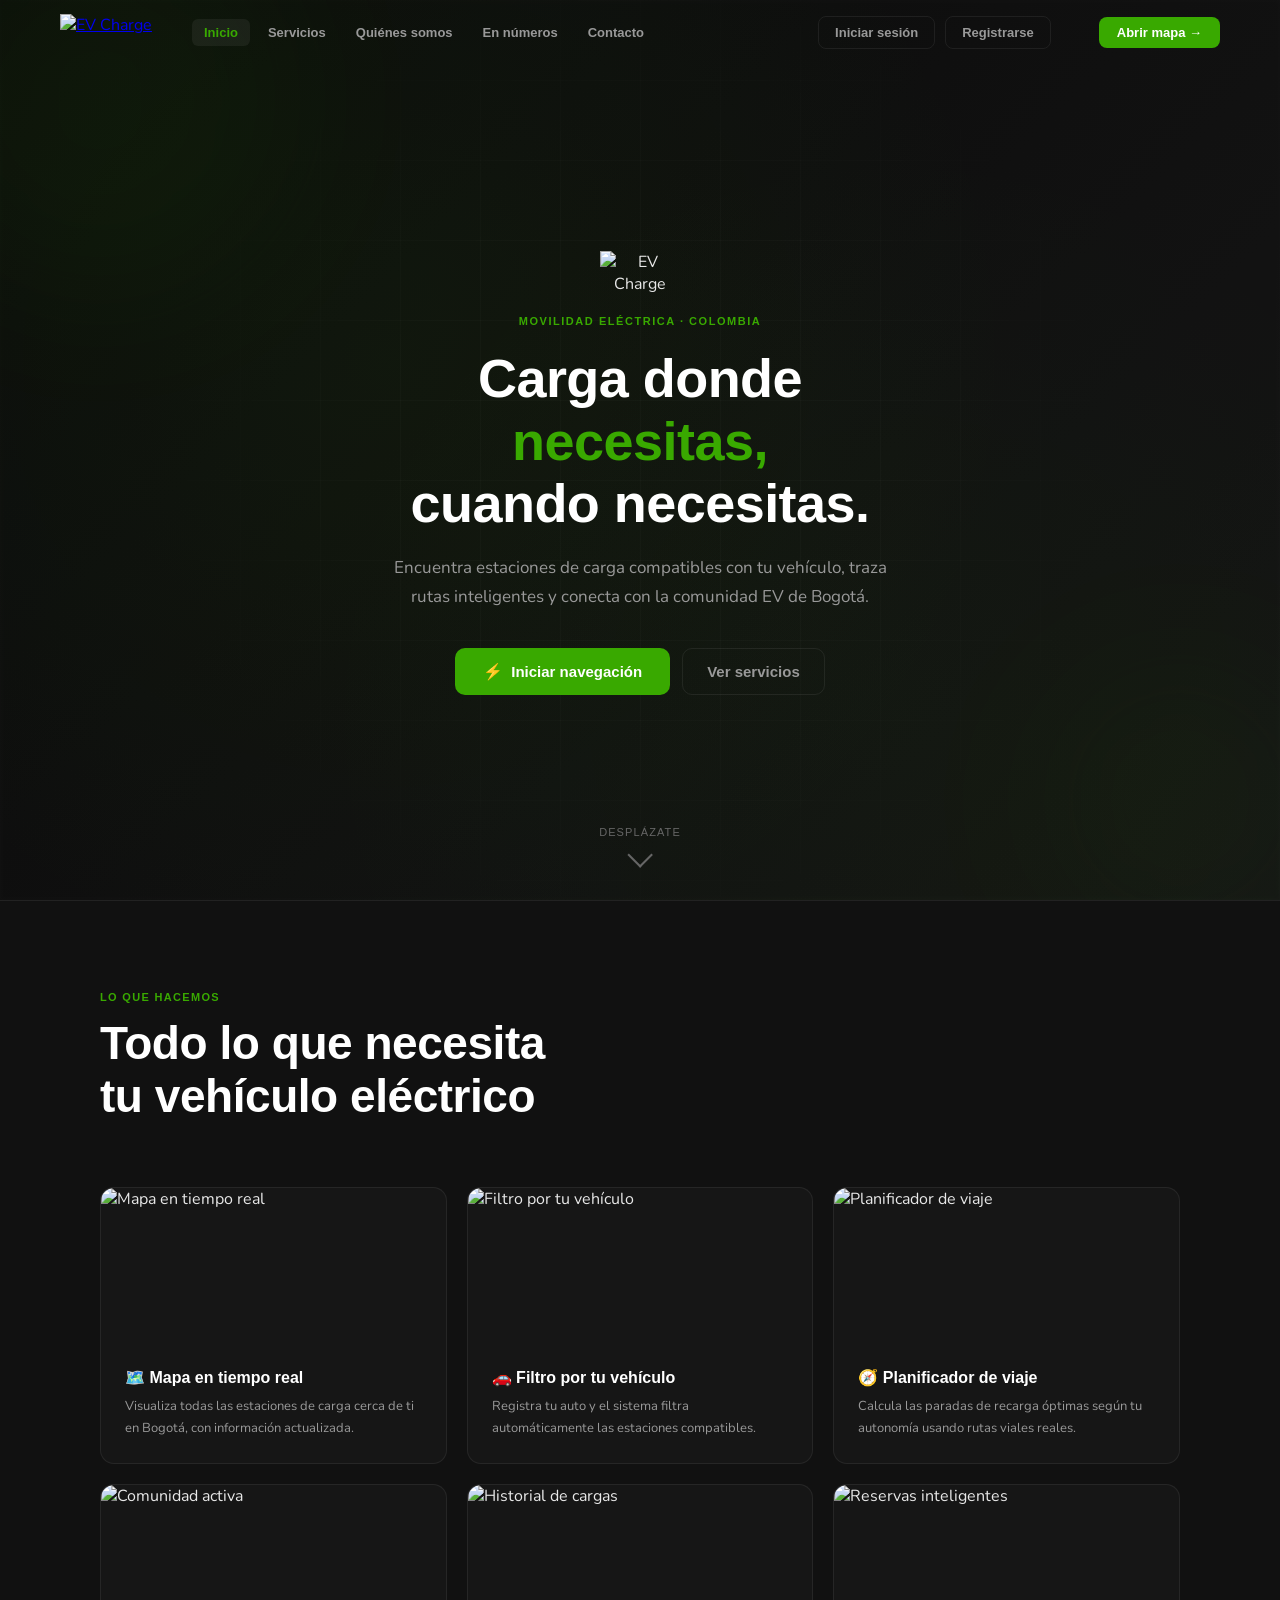
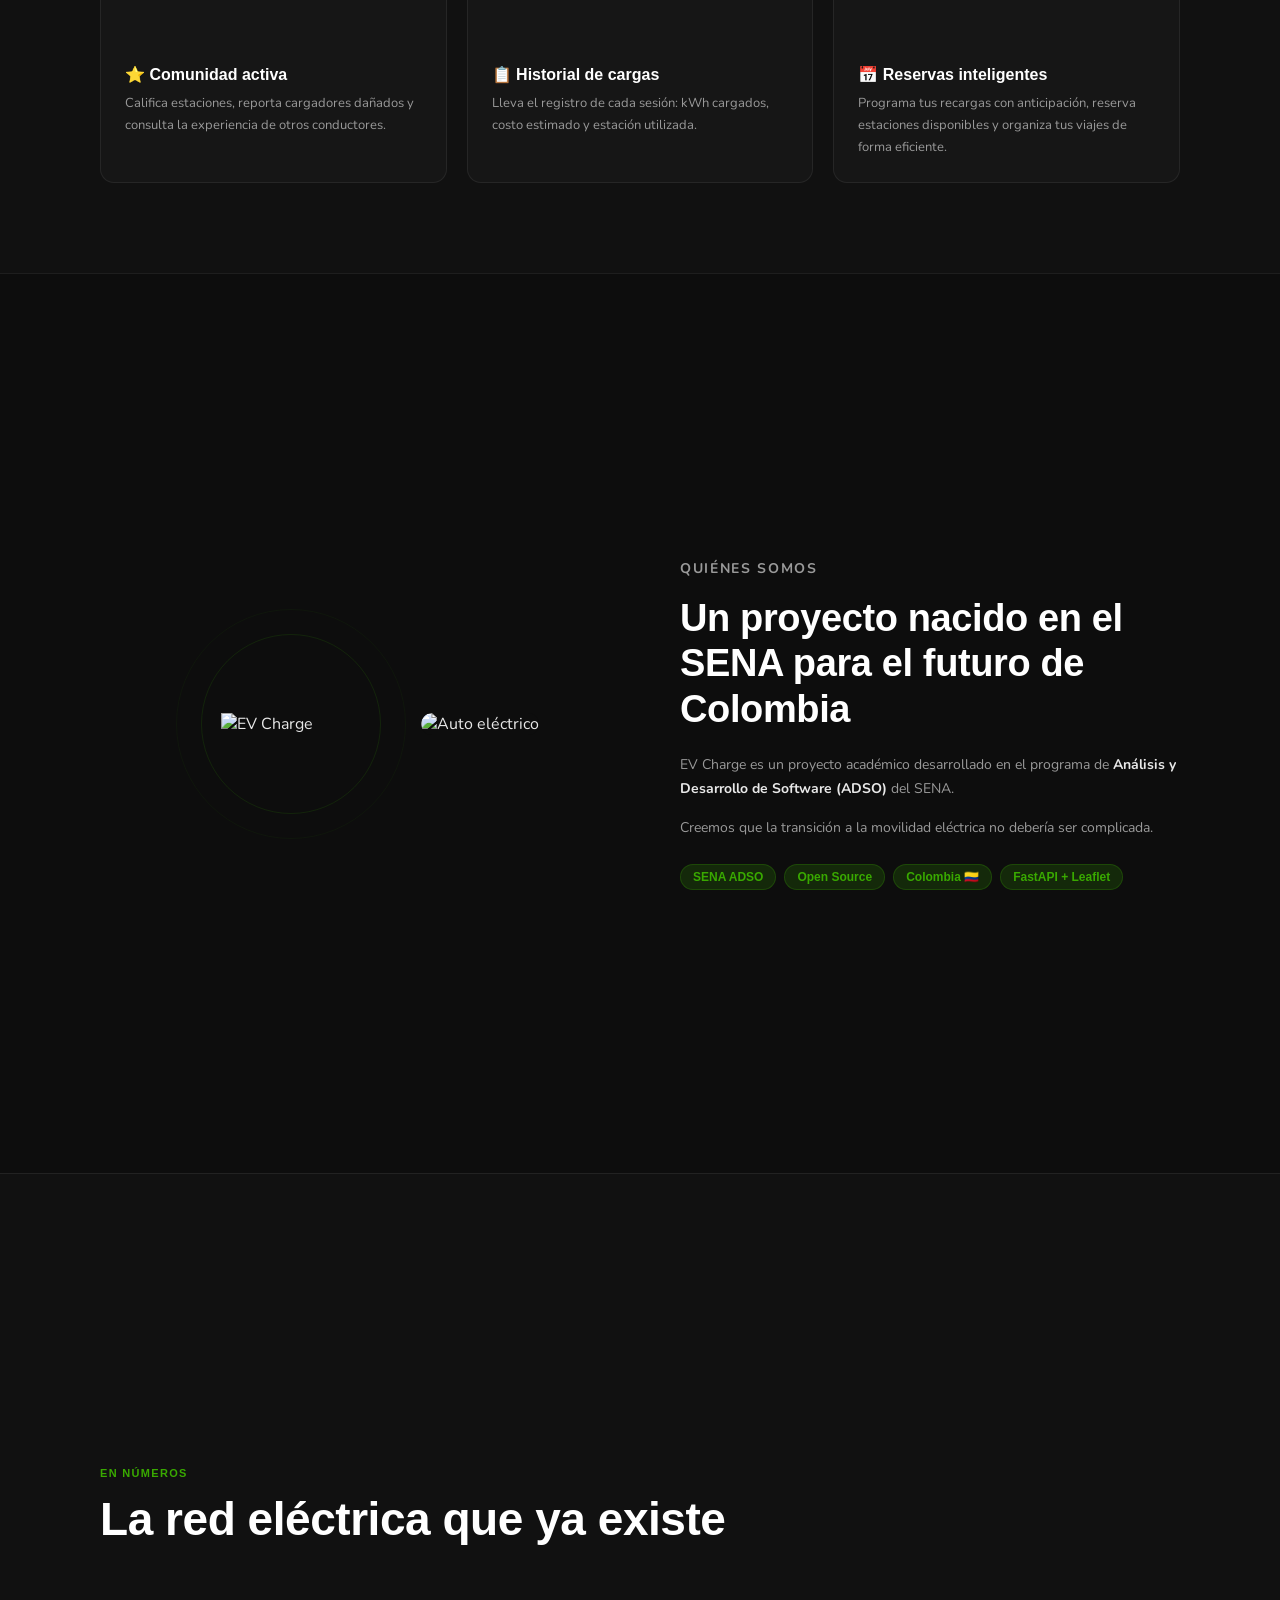
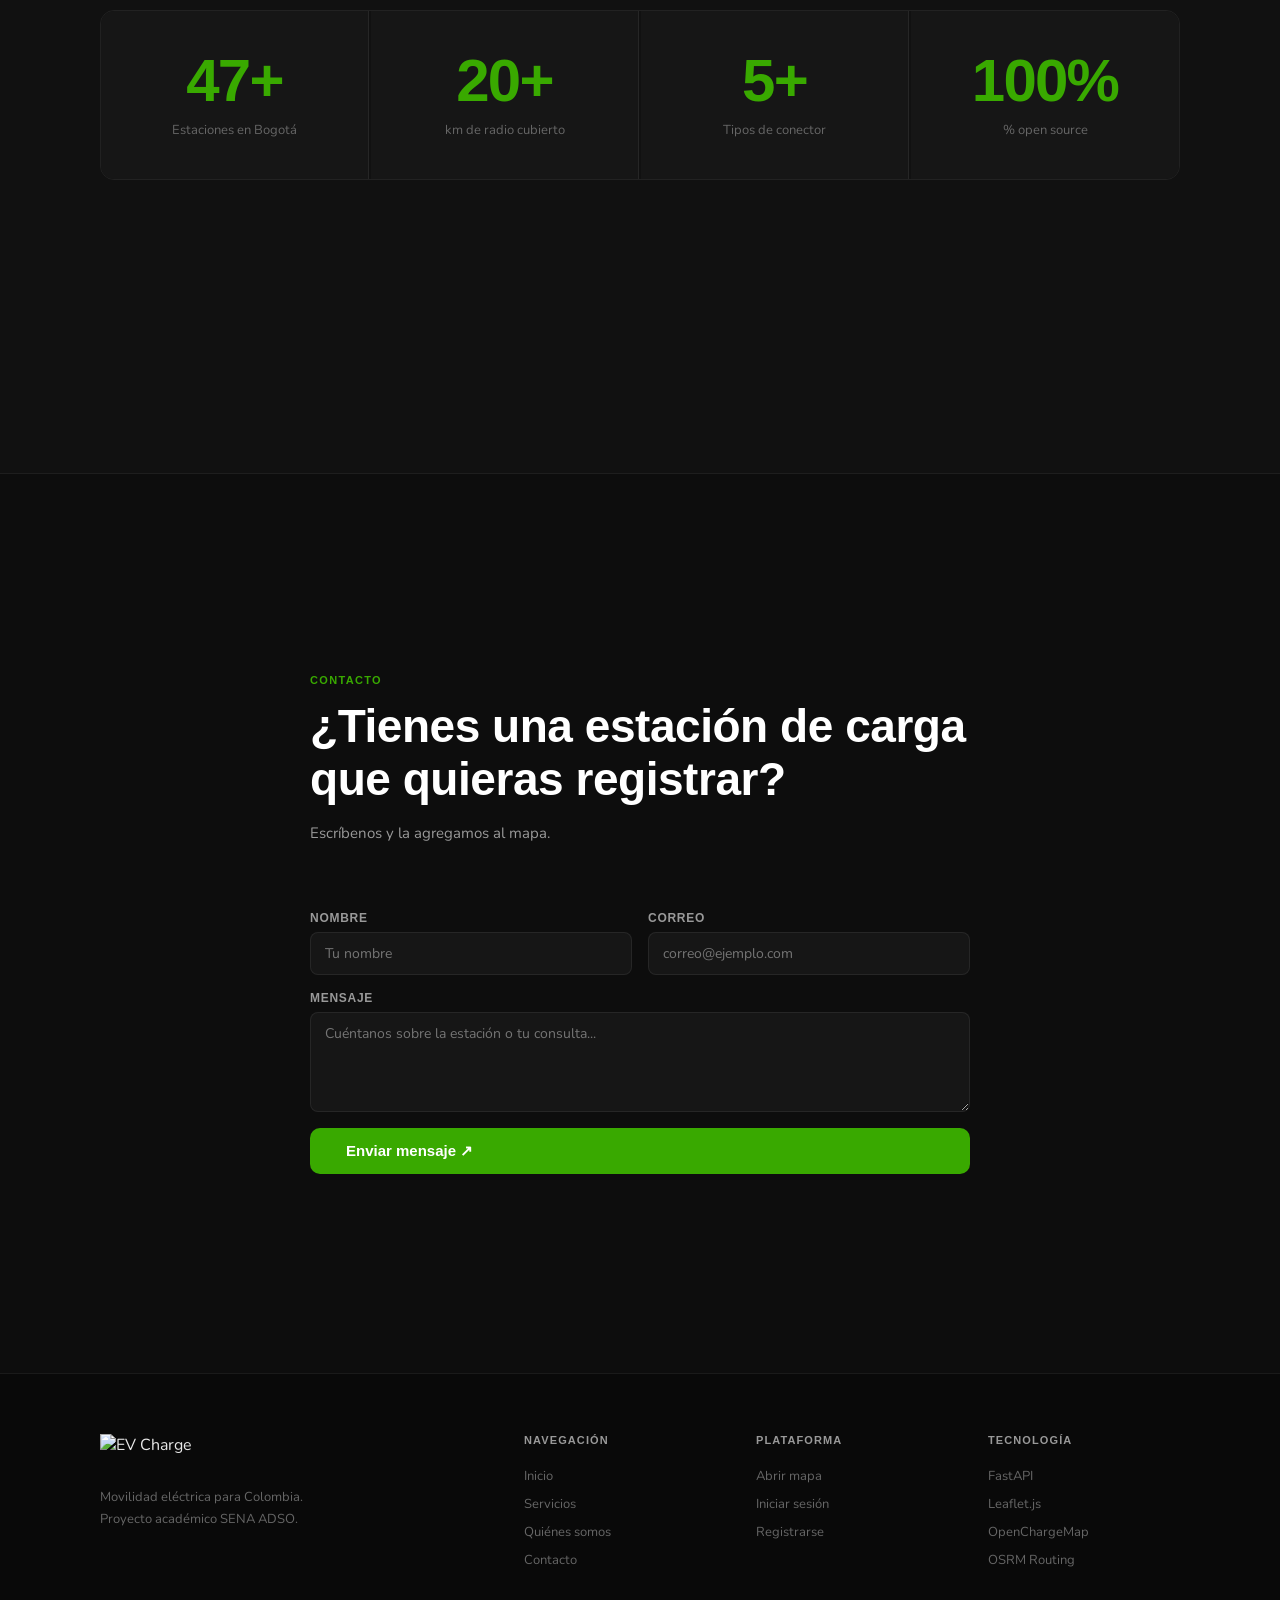
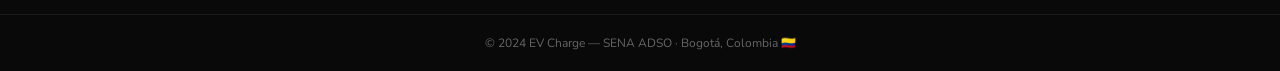
==== index.html @ e1ab3bfd "Add files via upload" ====
<!DOCTYPE html>
<html lang="es">
<head>
  <meta charset="UTF-8">
  <meta name="viewport" content="width=device-width, initial-scale=1.0">
  <title>EV Charge — Movilidad eléctrica en Colombia</title>
  
  <!-- Google Fonts importadas -->
  <link rel="preconnect" href="https://fonts.googleapis.com">
  <link rel="preconnect" href="https://fonts.gstatic.com" crossorigin>
  <link href="https://fonts.googleapis.com/css2?family=Google+Sans:ital,opsz,wght@0,17..18,400..700;1,17..18,400..700&display=swap" rel="stylesheet">
  <link href="https://fonts.googleapis.com/css2?family=Nunito:ital,wght@0,200..1000;1,200..1000&display=swap" rel="stylesheet">
  
  <link rel="stylesheet" href="estilos.css">
</head>
<body>

<!-- ══════════════════════════════════════════════
     NAV
══════════════════════════════════════════════ -->
<nav id="navbar">
  <div class="nav-inner">
    <a class="nav-logo" href="#inicio">
      <img src="./img/logo.png" alt="EV Charge">
    </a>
    <ul class="nav-links">
      <li><a href="#inicio"    class="nav-link active">Inicio</a></li>
      <li><a href="#servicios" class="nav-link">Servicios</a></li>
      <li><a href="#nosotros"  class="nav-link">Quiénes somos</a></li>
      <li><a href="#cifras"    class="nav-link">En números</a></li>
      <li><a href="#contacto"  class="nav-link">Contacto</a></li>
    </ul>
    
    <!-- ACCIONES DE AUTENTICACIÓN -->
    <div class="auth-actions" id="auth-actions">
       <button class="btn-nav-outline" onclick="abrirAuthModal('login')">Iniciar sesión</button>
       <button class="btn-nav-outline" onclick="abrirAuthModal('registro')">Registrarse</button>
    </div>

    <!-- SALUDO DE USUARIO (OCULTO POR DEFECTO) -->
    <div class="user-greeting" id="user-greeting" style="display: none;">
        <span>Bienvenido, <span class="username" id="welcome-username"></span></span>
        <button class="btn-nav-outline-logout" onclick="doLogoutIndex()">Salir</button>
    </div>
    
    <a class="btn-nav" href="mapa.html">Abrir mapa →</a>
    <button class="hamburger" id="hamburger" aria-label="Menú">
      <span></span><span></span><span></span>
    </button>
  </div>
</nav>

<!-- ══════════════════════════════════════════════
     HERO — INICIO (Banner empresarial sin cambios)
══════════════════════════════════════════════ -->
<section id="inicio" class="section hero-section">
  <div class="hero-bg">
    <!-- Imagen de fondo: banner.png con overlay oscuro -->
    <div class="hero-image" style="background-image: url('./img/banner.png');"></div>
    <div class="grid-lines"></div>
    <div class="glow-orb orb1"></div>
    <div class="glow-orb orb2"></div>
  </div>

  <div class="hero-content">
    <img src="./img/logo.png" alt="EV Charge" class="hero-logo">
    <p class="hero-eyebrow">Movilidad eléctrica · Colombia</p>
    <h1 class="hero-title">
      Carga donde<br>
      <span class="accent">necesitas,</span><br>
      cuando necesitas.
    </h1>
    <p class="hero-sub">
      Encuentra estaciones de carga compatibles con tu vehículo,
      traza rutas inteligentes y conecta con la comunidad EV de Bogotá.
    </p>
    <div class="hero-actions">
      <a href="mapa.html" class="btn-primary-lg">
        <span class="btn-icon">⚡</span> Iniciar navegación
      </a>
      <a href="#servicios" class="btn-ghost-lg" onclick="smoothTo('servicios', event)">
        Ver servicios
      </a>
    </div>
  </div>

  <div class="hero-scroll-hint" onclick="smoothTo('servicios', event)">
    <span>Desplázate</span>
    <div class="scroll-arrow"></div>
  </div>
</section>

<!-- ══════════════════════════════════════════════
     SERVICIOS (Nueva estructura con imágenes)
══════════════════════════════════════════════ -->
<section id="servicios" class="section servicios-section">
  <div class="section-inner">
    <div class="section-head reveal">
      <p class="eyebrow">Lo que hacemos</p>
      <h2>Todo lo que necesita<br>tu vehículo eléctrico</h2>
    </div>
    <div class="services-grid">
      <!-- Tarjeta 1: Mapa en tiempo real -->
      <div class="service-card reveal">
        <div class="card-image">
          <img src="./img/seccion1.png" alt="Mapa en tiempo real">
        </div>
        <div class="card-content">
          <h3>🗺️ Mapa en tiempo real</h3>
          <p>Visualiza todas las estaciones de carga cerca de ti en Bogotá, con información actualizada.</p>
        </div>
      </div>

      <!-- Tarjeta 2: Filtro por tu vehículo -->
      <div class="service-card reveal">
        <div class="card-image">
          <img src="./img/seccion2.png" alt="Filtro por tu vehículo">
        </div>
        <div class="card-content">
          <h3>🚗 Filtro por tu vehículo</h3>
          <p>Registra tu auto y el sistema filtra automáticamente las estaciones compatibles.</p>
        </div>
      </div>

      <!-- Tarjeta 3: Planificador de viaje -->
      <div class="service-card reveal">
        <div class="card-image">
          <img src="./img/seccion3.png" alt="Planificador de viaje">
        </div>
        <div class="card-content">
          <h3>🧭 Planificador de viaje</h3>
          <p>Calcula las paradas de recarga óptimas según tu autonomía usando rutas viales reales.</p>
        </div>
      </div>

      <!-- Tarjeta 4: Comunidad activa -->
      <div class="service-card reveal">
        <div class="card-image">
          <img src="./img/seccion4.png" alt="Comunidad activa">
        </div>
        <div class="card-content">
          <h3>⭐ Comunidad activa</h3>
          <p>Califica estaciones, reporta cargadores dañados y consulta la experiencia de otros conductores.</p>
        </div>
      </div>

      <!-- Tarjeta 5: Historial de cargas -->
      <div class="service-card reveal">
        <div class="card-image">
          <img src="./img/seccion5.png" alt="Historial de cargas">
        </div>
        <div class="card-content">
          <h3>📋 Historial de cargas</h3>
          <p>Lleva el registro de cada sesión: kWh cargados, costo estimado y estación utilizada.</p>
        </div>
      </div>

      <!-- Tarjeta 6: Reservas inteligentes (reemplaza Gamificación) -->
      <div class="service-card reveal">
        <div class="card-image">
          <img src="./img/seccion6.png" alt="Reservas inteligentes">
        </div>
        <div class="card-content">
          <h3>📅 Reservas inteligentes</h3>
          <p>Programa tus recargas con anticipación, reserva estaciones disponibles y organiza tus viajes de forma eficiente.</p>
        </div>
      </div>
    </div>
    <!-- Se elimina el antiguo div con imagen de Unsplash -->
  </div>
</section>

<!-- ══════════════════════════════════════════════
     QUIÉNES SOMOS (sin cambios)
══════════════════════════════════════════════ -->
<section id="nosotros" class="section nosotros-section">
  <div class="section-inner nosotros-inner">
    <div class="nosotros-visual reveal">
      <div class="bolt-display">
        <img src="./img/logo.png" alt="EV Charge" class="bolt-img">
        <div class="bolt-ring ring1"></div>
        <div class="bolt-ring ring2"></div>
        <div class="bolt-ring ring3"></div>
      </div>
      <div class="img-container" style="margin-top:20px;">
        <img src="https://images.unsplash.com/photo-1560958089-b8a1929cea89?auto=format&fit=crop&w=400&q=80" alt="Auto eléctrico" loading="lazy">
      </div>
    </div>
    <div class="nosotros-text reveal">
      <p class="eyebrow">Quiénes somos</p>
      <h2>Un proyecto nacido en el SENA para el futuro de Colombia</h2>
      <p>EV Charge es un proyecto académico desarrollado en el programa de <strong>Análisis y Desarrollo de Software (ADSO)</strong> del SENA.</p>
      <p>Creemos que la transición a la movilidad eléctrica no debería ser complicada.</p>
      <div class="nosotros-tags">
        <span class="tag">SENA ADSO</span>
        <span class="tag">Open Source</span>
        <span class="tag">Colombia 🇨🇴</span>
        <span class="tag">FastAPI + Leaflet</span>
      </div>
    </div>
  </div>
</section>

<!-- ══════════════════════════════════════════════
     CIFRAS (sin cambios)
══════════════════════════════════════════════ -->
<section id="cifras" class="section cifras-section">
  <div class="section-inner">
    <div class="section-head reveal">
      <p class="eyebrow">En números</p>
      <h2>La red eléctrica que ya existe</h2>
    </div>
    <div class="cifras-grid">
      <div class="cifra-item reveal">
        <div class="cifra-num" data-target="47">0</div>
        <div class="cifra-label">Estaciones en Bogotá</div>
      </div>
      <div class="cifra-item reveal">
        <div class="cifra-num" data-target="20">0</div>
        <div class="cifra-label">km de radio cubierto</div>
      </div>
      <div class="cifra-item reveal">
        <div class="cifra-num" data-target="5">0</div>
        <div class="cifra-label">Tipos de conector</div>
      </div>
      <div class="cifra-item reveal">
        <div class="cifra-num" data-target="100">0</div>
        <div class="cifra-label">% open source</div>
      </div>
    </div>
    <!-- Se elimina el div con imagen de Unsplash -->
  </div>
</section>

<!-- ══════════════════════════════════════════════
     CONTACTO (sin cambios)
══════════════════════════════════════════════ -->
<section id="contacto" class="section contacto-section">
  <div class="section-inner contacto-inner">
    <div class="section-head reveal">
      <p class="eyebrow">Contacto</p>
      <h2>¿Tienes una estación de carga<br>que quieras registrar?</h2>
      <p class="section-sub">Escríbenos y la agregamos al mapa.</p>
    </div>
    <form class="contacto-form reveal" onsubmit="enviarContacto(event)">
      <div class="form-row">
        <div class="form-field">
          <label>Nombre</label>
          <input type="text" placeholder="Tu nombre" required>
        </div>
        <div class="form-field">
          <label>Correo</label>
          <input type="email" placeholder="correo@ejemplo.com" required>
        </div>
      </div>
      <div class="form-field">
        <label>Mensaje</label>
        <textarea rows="4" placeholder="Cuéntanos sobre la estación o tu consulta..." required></textarea>
      </div>
      <button type="submit" class="btn-primary-lg" style="width:auto;padding:14px 36px">
        Enviar mensaje ↗
      </button>
      <p id="contacto-msg" style="margin-top:12px;font-size:13px;color:#39a900;display:none">
        ¡Mensaje enviado! Te contactaremos pronto.
      </p>
    </form>
  </div>
</section>

<!-- ══════════════════════════════════════════════
     FOOTER (sin cambios)
══════════════════════════════════════════════ -->
<footer class="footer">
  <div class="footer-inner">
    <div class="footer-brand">
      <img src="./img/logo.png" alt="EV Charge" class="footer-logo">
      <p>Movilidad eléctrica para Colombia.<br>Proyecto académico SENA ADSO.</p>
    </div>
    <div class="footer-links">
      <p class="footer-title">Navegación</p>
      <a href="#inicio" onclick="smoothTo('inicio',event)">Inicio</a>
      <a href="#servicios" onclick="smoothTo('servicios',event)">Servicios</a>
      <a href="#nosotros" onclick="smoothTo('nosotros',event)">Quiénes somos</a>
      <a href="#contacto" onclick="smoothTo('contacto',event)">Contacto</a>
    </div>
    <div class="footer-links">
      <p class="footer-title">Plataforma</p>
      <a href="mapa.html">Abrir mapa</a>
      <a href="mapa.html">Iniciar sesión</a>
      <a href="mapa.html">Registrarse</a>
    </div>
    <div class="footer-links">
      <p class="footer-title">Tecnología</p>
      <a href="https://fastapi.tiangolo.com" target="_blank" rel="noopener">FastAPI</a>
      <a href="https://leafletjs.com" target="_blank" rel="noopener">Leaflet.js</a>
      <a href="https://openchargemap.io" target="_blank" rel="noopener">OpenChargeMap</a>
      <a href="http://project-osrm.org" target="_blank" rel="noopener">OSRM Routing</a>
    </div>
  </div>
  <div class="footer-bottom">
    <p>© 2024 EV Charge — SENA ADSO · Bogotá, Colombia 🇨🇴</p>
  </div>
</footer>

<!-- ══════════════════════════════════════════════
     MODAL AUTH (sin cambios)
══════════════════════════════════════════════ -->
<div id="auth-modal" style="display:none">
  <div class="auth-backdrop" onclick="cerrarAuthModal()"></div>
  <div class="auth-card">
    <button class="auth-close" onclick="cerrarAuthModal()">✕</button>
    <img src="./img/logo.png" alt="Logo" class="auth-logo">

    <div class="auth-tabs">
      <button class="auth-tab active" onclick="switchAuthTab('login')">Iniciar sesión</button>
      <button class="auth-tab" onclick="switchAuthTab('registro')">Registrarse</button>
    </div>

    <div id="auth-alert" class="alert" style="display:none"></div>

    <!-- LOGIN -->
    <div id="form-login">
      <div class="form-group">
        <label>Correo</label>
        <input type="email" id="login-email" placeholder="correo@ejemplo.com">
      </div>
      <div class="form-group">
        <label>Contraseña</label>
        <div class="password-box">
          <input type="password" id="login-pass" placeholder="••••••••">
          <span class="password-eye" onclick="togglePasswordVisibility('login-pass', this)">👁</span>
        </div>
      </div>
      <button class="btn btn-primary btn-block" onclick="doLogin()">Entrar</button>
    </div>

    <!-- REGISTRO -->
    <div id="form-registro" style="display:none">
      <div class="form-group">
        <label>Nombre de usuario</label>
        <input type="text" id="reg-nombre" placeholder="Nombre de usuario">
      </div>
      <div class="form-group">
        <label>Correo</label>
        <input type="email" id="reg-email" placeholder="correo@ejemplo.com">
      </div>
      <div class="form-group">
        <label>Contraseña</label>
        <div class="password-box">
          <input type="password" id="reg-pass" placeholder="Crea tu contraseña">
          <span class="password-eye" onclick="togglePasswordVisibility('reg-pass', this)">👁</span>
        </div>
        <div class="strength-bar" id="strength-bar">
          <div class="strength-progress" id="strength-progress"></div>
        </div>
        <ul class="password-requisitos" id="password-requisitos">
          <li id="req-min">❌ Mínimo 8 caracteres</li>
          <li id="req-may">❌ Una mayúscula</li>
          <li id="req-low">❌ Una minúscula</li>
          <li id="req-num">❌ Un número</li>
          <li id="req-sim">❌ Un símbolo</li>
          <li id="req-same">❌ Las contraseñas coinciden</li>
        </ul>
      </div>
      <div class="form-group">
        <label>Confirmar contraseña</label>
        <input type="password" id="reg-pass-confirm" placeholder="Repite tu contraseña"
          onpaste="return false" oncopy="return false" oncut="return false" autocomplete="off">
      </div>
      <button id="btn-crear-cuenta" class="btn btn-primary btn-block" onclick="doRegistro()" disabled>Crear cuenta</button>
    </div>
  </div>
</div>

<script>
// ════════════════════════════════════════════════
// UTILIDADES DE NAVEGACIÓN Y DISEÑO (sin cambios)
// ════════════════════════════════════════════════

function smoothTo(id, e) {
  if (e) e.preventDefault();
  document.getElementById(id)?.scrollIntoView({ behavior: 'smooth', block: 'start' });
}

const navLinks = document.querySelectorAll('.nav-link');
const sections = document.querySelectorAll('.section');
const navbar   = document.getElementById('navbar');

const observerNav = new IntersectionObserver((entries) => {
  entries.forEach(entry => {
    if (entry.isIntersecting) {
      navLinks.forEach(l => l.classList.remove('active'));
      document.querySelector(`.nav-link[href="#${entry.target.id}"]`)?.classList.add('active');
    }
  });
}, { threshold: 0.4 });
sections.forEach(s => observerNav.observe(s));

window.addEventListener('scroll', () => {
  navbar.classList.toggle('scrolled', window.scrollY > 40);
});

const observerReveal = new IntersectionObserver((entries) => {
  entries.forEach(entry => {
    if (entry.isIntersecting) {
      entry.target.classList.add('visible');
      observerReveal.unobserve(entry.target);
    }
  });
}, { threshold: 0.1 });
document.querySelectorAll('.reveal').forEach(el => observerReveal.observe(el));

document.querySelectorAll('.cifra-num').forEach(el => {
  const v = parseInt(el.dataset.target);
  el.textContent = v === 100 ? v + '%' : v + '+';
});

document.getElementById('hamburger').addEventListener('click', () => {
  document.querySelector('.nav-links').classList.toggle('open');
});

function enviarContacto(e) {
  e.preventDefault();
  const msg = document.getElementById('contacto-msg');
  msg.style.display = 'block';
  e.target.reset();
  setTimeout(() => { msg.style.display = 'none'; }, 5000);
}


// ════════════════════════════════════════════════
// AUTH (sin cambios)
// ════════════════════════════════════════════════

const API = 'http://127.0.0.1:8000';

function abrirAuthModal(tab) {
    document.getElementById('auth-modal').style.display = 'flex';
    switchAuthTab(tab || 'login');
    document.body.style.overflow = 'hidden';
}
function cerrarAuthModal() {
    document.getElementById('auth-modal').style.display = 'none';
    document.body.style.overflow = '';
}
function switchAuthTab(tab) {
    document.getElementById('form-login').style.display   = tab === 'login'    ? 'block' : 'none';
    document.getElementById('form-registro').style.display = tab === 'registro' ? 'block' : 'none';
    document.querySelectorAll('.auth-tab').forEach((t, i) => t.classList.toggle('active', (i===0) === (tab==='login')));
    clearAlert('auth-alert');
}
function togglePasswordVisibility(inputId, eyeEl) {
    const input = document.getElementById(inputId);
    input.type = input.type === 'password' ? 'text' : 'password';
    eyeEl.style.opacity = input.type === 'text' ? '1' : '0.6';
}
function validarFortalezaPassword() {
    const val  = document.getElementById('reg-pass').value;
    const conf = document.getElementById('reg-pass-confirm').value;
    const barra = document.getElementById('strength-bar');
    const progreso = document.getElementById('strength-progress');
    const requisitos = document.getElementById('password-requisitos');
    const btnCrear = document.getElementById('btn-crear-cuenta');
    if (val.length === 0) {
        barra.classList.remove('show'); requisitos.classList.remove('show');
        progreso.style.width = '0%'; btnCrear.disabled = true; return false;
    }
    barra.classList.add('show'); requisitos.classList.add('show');
    const reglas = {
        'req-min': val.length >= 8, 'req-may': /[A-Z]/.test(val),
        'req-low': /[a-z]/.test(val), 'req-num': /\d/.test(val),
        'req-sim': /[!@#$%^&*(),.?":{}|<>_\-+=]/.test(val),
        'req-same': val === conf && val !== ''
    };
    let score = 0;
    for (const id in reglas) {
        marcarRequisito(id, reglas[id]); if (reglas[id]) score++;
    }
    const percent = (score / 6) * 100;
    progreso.style.width = percent + '%';
    if (percent < 40) progreso.style.background = '#e74c3c';
    else if (percent < 80) progreso.style.background = '#f39c12';
    else progreso.style.background = '#39a900';
    const completo = score === 6;
    btnCrear.disabled = !completo;
    return completo;
}
function marcarRequisito(id, ok) {
    const el = document.getElementById(id);
    el.classList.toggle('ok', ok);
    el.textContent = (ok ? '✔ ' : '❌ ') + el.textContent.slice(2);
}
document.getElementById('reg-pass').addEventListener('input', validarFortalezaPassword);
document.getElementById('reg-pass-confirm').addEventListener('input', validarFortalezaPassword);

async function doLogin() {
    const email = document.getElementById('login-email').value.trim();
    const pass  = document.getElementById('login-pass').value;
    if (!email || !pass) return showAlert('auth-alert', 'Completa todos los campos', 'error');
    try {
        const form = new URLSearchParams({ username: email, password: pass });
        const res  = await fetch(`${API}/auth/login`, { method: 'POST', body: form });
        const data = await res.json();
        if (!res.ok) throw new Error(data.detail || 'Error de autenticación');
        localStorage.setItem('ev_token', data.access_token);
        cerrarAuthModal();
        checkLoginStatusIndex();
    } catch(e) { showAlert('auth-alert', e.message, 'error'); }
}
async function doRegistro() {
    const nombre = document.getElementById('reg-nombre').value.trim();
    const email  = document.getElementById('reg-email').value.trim();
    const pass   = document.getElementById('reg-pass').value;
    if (!nombre || !email || !pass) return showAlert('auth-alert', 'Completa todos los campos', 'error');
    if (!validarFortalezaPassword()) return showAlert('auth-alert', 'Tu contraseña no cumple todos los requisitos', 'error');
    try {
        const res  = await fetch(`${API}/auth/registro`, {
            method: 'POST',
            headers: { 'Content-Type': 'application/json' },
            body: JSON.stringify({ nombre, email, password: pass })
        });
        const data = await res.json();
        if (!res.ok) throw new Error(data.detail || 'Error al registrar');
        localStorage.setItem('ev_token', data.access_token);
        cerrarAuthModal();
        checkLoginStatusIndex();
    } catch(e) { showAlert('auth-alert', e.message, 'error'); }
}

async function checkLoginStatusIndex() {
    const token = localStorage.getItem('ev_token');
    const authActions = document.getElementById('auth-actions');
    const userGreeting = document.getElementById('user-greeting');
    const welcomeSpan = document.getElementById('welcome-username');

    if (token) {
        try {
            const p = await apiFetchIndex('/auth/perfil');
            const user = p.usuario;
            if (authActions) authActions.style.display = 'none';
            if (userGreeting) {
                userGreeting.style.display = 'flex';
                if (welcomeSpan) welcomeSpan.textContent = user.nombre;
            }
        } catch(e) {
            localStorage.removeItem('ev_token');
            checkLoginStatusIndex();
        }
    } else {
        if (authActions) authActions.style.display = 'flex';
        if (userGreeting) userGreeting.style.display = 'none';
    }
}

async function apiFetchIndex(path, method = 'GET', body = null) {
    const token = localStorage.getItem('ev_token');
    const opts = {
        method,
        headers: {
            'Content-Type': 'application/json',
            ...(token ? { 'Authorization': `Bearer ${token}` } : {})
        }
    };
    if (body) opts.body = JSON.stringify(body);
    const res  = await fetch(`${API}${path}`, opts);
    const data = await res.json();
    if (!res.ok) throw new Error(data.detail || 'Error en la solicitud');
    return data;
}

function doLogoutIndex() {
    localStorage.removeItem('ev_token');
    checkLoginStatusIndex();
}

document.addEventListener('DOMContentLoaded', checkLoginStatusIndex);

function showAlert(id, msg, type) {
    const el = document.getElementById(id);
    if (!el) return;
    el.textContent = msg;
    el.className = `alert alert-${type}`;
    el.style.display = 'block';
}
function clearAlert(id) {
    const el = document.getElementById(id);
    if (el) el.style.display = 'none';
}
</script>
</body>
</html>
---- estilos.css ----
/* estilos.css — EV Charge landing page */

/* Importamos las fuentes de Google que vamos a usar.
   - Google Sans: la fuente principal para títulos, encabezados, navbar y botones (se ve moderna y limpia).
   - Nunito: la fuente para párrafos, formularios, tablas y textos largos (es más legible y amigable). */
@import url('https://fonts.googleapis.com/css2?family=Google+Sans:ital,opsz,wght@0,17..18,400..700;1,17..18,400..700&display=swap');
@import url('https://fonts.googleapis.com/css2?family=Nunito:ital,wght@0,200..1000;1,200..1000&display=swap');

/* ── Reset y base ───────────────────────────────────────────────── */
/* Limpiamos los estilos por defecto del navegador para que el diseño sea consistente en todos los dispositivos */
*, *::before, *::after { box-sizing: border-box; margin: 0; padding: 0; }

:root {
  /* Variables de color. Mantenemos la identidad visual del proyecto: negro, gris oscuro, blanco y el verde eléctrico de EV Charge */
  --green:      #39a900;
  --green-dim:  #2c8200;
  --green-glow: rgba(57,169,0,0.18);
  --bg:         #0d0d0d;
  --bg-2:       #111111;
  --bg-card:    #161616;
  --border:     rgba(255,255,255,0.07);
  --text:       #e8e8e8;
  --text-muted: #666;
  --text-dim:   #999;
}

html { scroll-behavior: smooth; }

body {
  background: var(--bg);
  color: var(--text);
  /* Si las fuentes de Google no cargan, caemos en Segoe UI o sans-serif */
  font-family: 'Nunito', 'Segoe UI', system-ui, -apple-system, sans-serif;
  overflow-x: hidden;
}

/* ── Navbar ─────────────────────────────────────────────────────── */
/* Barra de navegación fija en la parte superior */
#navbar {
  position: fixed; top: 0; left: 0; right: 0;
  z-index: 1000;
  padding: 0 clamp(16px, 5vw, 60px);
  height: 64px;
  display: flex; align-items: center;
  transition: background 0.3s, box-shadow 0.3s; /* Efecto suave al hacer scroll */
}

#navbar.scrolled {
  /* Cuando el usuario baja un poco, se oscurece el fondo y se añade un borde */
  background: rgba(13,13,13,0.95);
  border-bottom: 1px solid var(--border);
}

.nav-inner {
  width: 100%; max-width: 1200px; margin: 0 auto;
  display: flex; align-items: center; gap: 32px;
}

.nav-logo img {
  height: 36px; width: auto;
  display: block;
}

.nav-links {
  list-style: none;
  display: flex; gap: 6px;
  margin-left: 8px;
  flex: 1;
}

.nav-link {
  text-decoration: none;
  font-size: 13px; font-weight: 600;
  color: var(--text-dim);
  padding: 6px 12px; border-radius: 6px;
  transition: color 0.2s, background 0.2s;
  /* Usamos Google Sans para el navbar porque queda más estilizado */
  font-family: 'Google Sans', sans-serif;
}

.nav-link:hover, .nav-link.active {
  color: #fff;
  background: rgba(255,255,255,0.06);
}

.nav-link.active { color: var(--green); }

.btn-nav {
  text-decoration: none;
  font-size: 13px; font-weight: 700;
  color: #fff;
  background: var(--green);
  padding: 8px 18px; border-radius: 8px;
  white-space: nowrap;
  transition: background 0.2s, box-shadow 0.2s;
  font-family: 'Google Sans', sans-serif;
}

.btn-nav:hover { background: var(--green-dim); }

/* Botones de Login/Registro y Saludo en Navbar */
.auth-actions, .user-greeting {
  display: flex;
  align-items: center;
  gap: 10px;
  margin-left: auto;
  margin-right: 16px;
}

.user-greeting span {
  color: var(--text);
  font-size: 14px;
  font-weight: 600;
  font-family: 'Nunito', sans-serif;
}
.user-greeting .username {
  color: var(--green);
}

.btn-nav-outline {
  text-decoration: none;
  font-size: 13px; font-weight: 600;
  color: var(--text-dim);
  padding: 8px 16px;
  border-radius: 8px;
  border: 1px solid var(--border);
  transition: color 0.2s, border-color 0.2s, background 0.2s;
  white-space: nowrap;
  cursor: pointer;
  background: transparent;
  font-family: 'Google Sans', sans-serif;
}
.btn-nav-outline:hover {
  color: #fff;
  border-color: rgba(255,255,255,0.2);
  background: rgba(255,255,255,0.05);
}

.btn-nav-outline-logout {
  background: none;
  border: 1px solid #444;
  color: #888;
  padding: 5px 12px;
  border-radius: 6px;
  font-size: 12px;
  cursor: pointer;
  transition: all 0.2s;
  font-family: 'Google Sans', sans-serif;
}
.btn-nav-outline-logout:hover {
  border-color: #e74c3c;
  color: #e74c3c;
}

.hamburger {
  display: none;
  flex-direction: column; gap: 5px;
  background: none; border: none; cursor: pointer;
  padding: 6px; margin-left: auto;
}

.hamburger span {
  display: block; width: 22px; height: 2px;
  background: var(--text); border-radius: 2px;
  transition: 0.2s;
}

/* ── Secciones base ─────────────────────────────────────────────── */
.section { min-height: 100vh; display: flex; flex-direction: column; justify-content: center; }
.section-inner { width: 100%; max-width: 1200px; margin: 0 auto; padding: clamp(80px, 10vh, 120px) clamp(20px, 5vw, 60px); }
.section-head { margin-bottom: 64px; }
.eyebrow { font-size: 11px; font-weight: 700; letter-spacing: 0.12em; text-transform: uppercase; color: var(--green); margin-bottom: 14px; font-family: 'Google Sans', sans-serif; }
.section-head h2 { font-size: clamp(28px, 4vw, 46px); font-weight: 700; line-height: 1.15; color: #fff; letter-spacing: -0.01em; font-family: 'Google Sans', sans-serif; }
.section-sub { margin-top: 16px; font-size: 15px; color: var(--text-dim); max-width: 560px; line-height: 1.7; font-family: 'Nunito', sans-serif; }
.reveal { opacity: 0; transition: opacity 0.4s ease; }
.reveal.visible { opacity: 1; }

/* ── Hero (sin cambios en estructura, solo comentarios) ─────────────────────────── */
/* El Hero es la sección principal. Tiene un fondo con la imagen banner.png y un overlay oscuro */
.hero-section {
  position: relative;
  min-height: 100vh;
  display: flex;
  align-items: center;
  justify-content: center;
  overflow: hidden;
  background: radial-gradient(circle at 30% 40%, rgba(57,169,0,0.08) 0%, transparent 60%),
              radial-gradient(circle at 70% 80%, rgba(57,169,0,0.05) 0%, transparent 50%),
              linear-gradient(135deg, #0d0d0d 0%, #1a1a1a 100%);
}

.hero-bg {
  position: absolute; inset: 0;
  pointer-events: none;
}

.hero-image {
  position: absolute; inset: 0;
  /* Usamos la imagen banner.png que el usuario subió al proyecto */
  background-image: url('banner.png');
  background-size: cover;
  background-position: center;
  background-repeat: no-repeat;
  opacity: 0.3; /* La hacemos un poco transparente para que no compita con el texto */
  filter: blur(2px); /* Un blur muy ligero para darle un toque cinematográfico */
  z-index: 0;
}

.hero-image::after {
  content: '';
  position: absolute; inset: 0;
  background: rgba(0,0,0,0.6); /* Overlay oscuro para asegurar que el texto blanco se lea bien */
  z-index: 1;
}

.grid-lines {
  position: absolute; inset: 0;
  background-image: 
    linear-gradient(rgba(255,255,255,0.02) 1px, transparent 1px),
    linear-gradient(90deg, rgba(255,255,255,0.02) 1px, transparent 1px);
  background-size: 80px 80px;
  mask-image: radial-gradient(circle at center, black 30%, transparent 70%);
  -webkit-mask-image: radial-gradient(circle at center, black 30%, transparent 70%);
  z-index: 1;
}

.glow-orb {
  position: absolute;
  border-radius: 50%;
  filter: blur(80px);
  opacity: 0.3;
  z-index: 1;
}
.orb1 { width: 400px; height: 400px; background: rgba(57,169,0,0.2); top: -100px; left: -100px; }
.orb2 { width: 300px; height: 300px; background: rgba(57,169,0,0.15); bottom: -50px; right: -50px; }

.hero-content {
  position: relative; z-index: 2;
  text-align: center;
  padding: clamp(100px, 14vh, 160px) clamp(20px, 5vw, 60px) 80px;
  max-width: 800px;
}

.hero-logo {
  width: 80px; height: auto;
  margin: 0 auto 20px;
  display: block;
}

.hero-eyebrow {
  font-size: 11px; font-weight: 700;
  letter-spacing: 0.14em; text-transform: uppercase;
  color: var(--green);
  margin-bottom: 20px;
  font-family: 'Google Sans', sans-serif;
}

.hero-title {
  font-size: clamp(30px, 5vw, 54px);
  font-weight: 700;
  line-height: 1.15;
  letter-spacing: -0.01em;
  color: #fff;
  margin-bottom: 20px;
  font-family: 'Google Sans', sans-serif;
}
.accent { color: var(--green); }

.hero-sub {
  font-size: clamp(14px, 1.5vw, 17px);
  color: var(--text-dim);
  line-height: 1.7;
  max-width: 520px;
  margin: 0 auto 36px;
  font-family: 'Nunito', sans-serif;
}

.hero-actions {
  display: flex; gap: 12px;
  justify-content: center; flex-wrap: wrap;
}

.btn-primary-lg {
  display: inline-flex; align-items: center; gap: 8px;
  text-decoration: none;
  background: var(--green);
  color: #fff;
  font-size: 15px;
  font-weight: 700;
  padding: 14px 28px;
  border-radius: 10px;
  border: none;
  cursor: pointer;
  transition: background 0.2s;
  font-family: 'Google Sans', sans-serif;
}
.btn-primary-lg:hover { background: var(--green-dim); }

.btn-ghost-lg {
  display: inline-flex; align-items: center;
  text-decoration: none;
  color: var(--text-dim);
  font-size: 15px; font-weight: 600;
  padding: 14px 24px;
  border-radius: 10px;
  border: 1px solid var(--border);
  transition: color 0.2s, border-color 0.2s, background 0.2s;
  font-family: 'Google Sans', sans-serif;
}
.btn-ghost-lg:hover { color: #fff; border-color: rgba(255,255,255,0.2); background: rgba(255,255,255,0.05); }

.btn-icon { font-size: 16px; }

.hero-scroll-hint {
  position: absolute; bottom: 36px; left: 50%;
  transform: translateX(-50%);
  display: flex; flex-direction: column; align-items: center; gap: 8px;
  cursor: pointer; color: var(--text-muted);
  font-size: 11px; letter-spacing: 0.1em; text-transform: uppercase;
  transition: color 0.2s;
  font-family: 'Google Sans', sans-serif;
}
.hero-scroll-hint:hover { color: var(--green); }
.scroll-arrow {
  width: 18px; height: 18px;
  border-right: 2px solid currentColor;
  border-bottom: 2px solid currentColor;
  transform: rotate(45deg);
  animation: bounce 1.6s ease-in-out infinite;
}
@keyframes bounce { 0%, 100% { transform: rotate(45deg) translateY(0); } 50% { transform: rotate(45deg) translateY(5px); } }

/* ── Servicios (NUEVO DISEÑO) ──────────────────────────────────── */
/* Estas son las tarjetas de funcionalidades. Cada tarjeta tiene una imagen (las seccion*.png)
   y un contenido de texto. */
.servicios-section { background: var(--bg-2); border-top: 1px solid var(--border); }
.services-grid {
  display: grid;
  grid-template-columns: repeat(auto-fit, minmax(280px, 1fr));
  gap: 20px;
}

.service-card {
  background: var(--bg-card);
  border: 1px solid var(--border);
  border-radius: 14px;
  padding: 0;
  transition: border-color 0.3s, box-shadow 0.3s, transform 0.25s;
  cursor: default;
  overflow: hidden;
  display: flex;
  flex-direction: column;
}

/* Al pasar el mouse, la tarjeta se eleva un poco y su borde se ilumina */
.service-card:hover {
  border-color: rgba(57,169,0,0.3);
  box-shadow: 0 4px 20px rgba(0,0,0,0.3);
  transform: translateY(-4px);
}

.card-image {
  width: 100%;
  height: 160px;
  overflow: hidden;
  flex-shrink: 0;
}

.card-image img {
  width: 100%;
  height: 100%;
  object-fit: cover; /* Asegura que la imagen cubra todo el espacio sin deformarse */
  display: block;
  transition: transform 0.3s ease;
}

.service-card:hover .card-image img {
  transform: scale(1.05); /* Un zoom suave a la imagen al hacer hover */
}

.card-content {
  padding: 20px 24px 24px;
  display: flex;
  flex-direction: column;
  gap: 8px;
  flex: 1;
}

.card-content h3 {
  font-size: 16px;
  font-weight: 700;
  color: #fff;
  margin: 0;
  font-family: 'Google Sans', sans-serif;
}

.card-content p {
  font-size: 13px;
  color: var(--text-dim);
  line-height: 1.7;
  margin: 0;
  font-family: 'Nunito', sans-serif;
}

/* ── Quiénes somos (sin cambios estructurales) ────────────────── */
.nosotros-section { background: var(--bg); border-top: 1px solid var(--border); }
.nosotros-inner { display: grid; grid-template-columns: 1fr 1fr; gap: 80px; align-items: center; }
.nosotros-visual { display: flex; align-items: center; justify-content: center; }
.bolt-display { position: relative; width: 260px; height: 260px; display: flex; align-items: center; justify-content: center; }
.bolt-img { width: 140px; height: auto; position: relative; z-index: 2; }
.bolt-ring { position: absolute; border-radius: 50%; border: 1px solid rgba(57,169,0,0.15); }
.ring1 { width: 180px; height: 180px; }
.ring2 { width: 230px; height: 230px; opacity: 0.4; }

.nosotros-text h2 {
  font-size: clamp(24px, 3vw, 38px);
  font-weight: 700;
  line-height: 1.2;
  color: #fff;
  margin-bottom: 20px;
  letter-spacing: -0.01em;
  font-family: 'Google Sans', sans-serif;
}
.nosotros-text p { font-size: 14px; color: var(--text-dim); line-height: 1.75; margin-bottom: 14px; font-family: 'Nunito', sans-serif; }
.nosotros-text p strong { color: var(--text); }
.nosotros-tags { display: flex; flex-wrap: wrap; gap: 8px; margin-top: 24px; }
.tag { font-size: 12px; font-weight: 600; color: var(--green); background: var(--green-glow); border: 1px solid rgba(57,169,0,0.25); padding: 5px 12px; border-radius: 20px; font-family: 'Google Sans', sans-serif; }

/* ── Imágenes dentro de DIV (mantenido para otras secciones) ───── */
.img-container {
  display: flex;
  justify-content: center;
  align-items: center;
  margin: 20px 0;
  overflow: hidden;
  border-radius: 12px;
}
.img-container img {
  max-width: 100%;
  height: auto;
  object-fit: cover;
  border-radius: 12px;
  box-shadow: 0 4px 20px rgba(0,0,0,0.5);
}

/* ── Cifras ──────────────────────────────────────────────────────── */
.cifras-section { background: var(--bg-2); border-top: 1px solid var(--border); }
.cifras-grid { display: grid; grid-template-columns: repeat(4, 1fr); gap: 2px; border: 1px solid var(--border); border-radius: 14px; overflow: hidden; }
.cifra-item { background: var(--bg-card); padding: 40px 24px; text-align: center; border-right: 1px solid var(--border); }
.cifra-item:last-child { border-right: none; }
.cifra-num { font-size: clamp(40px, 5vw, 60px); font-weight: 800; color: var(--green); letter-spacing: -0.03em; font-variant-numeric: tabular-nums; line-height: 1; font-family: 'Google Sans', sans-serif; }
.cifra-label { font-size: 13px; color: var(--text-muted); margin-top: 10px; line-height: 1.4; font-family: 'Nunito', sans-serif; }

/* ── Contacto ────────────────────────────────────────────────────── */
.contacto-section { background: var(--bg); border-top: 1px solid var(--border); }
.contacto-inner { max-width: 780px; }
.contacto-form { display: flex; flex-direction: column; gap: 16px; margin-top: 40px; }
.form-row { display: grid; grid-template-columns: 1fr 1fr; gap: 16px; }
.form-field { display: flex; flex-direction: column; gap: 7px; }
.form-field label { font-size: 12px; font-weight: 600; color: var(--text-dim); text-transform: uppercase; letter-spacing: 0.06em; font-family: 'Google Sans', sans-serif; }
.form-field input, .form-field textarea { background: var(--bg-card); border: 1px solid var(--border); border-radius: 8px; color: var(--text); font-size: 14px; padding: 11px 14px; outline: none; font-family: 'Nunito', sans-serif; resize: vertical; transition: border-color 0.2s, box-shadow 0.2s; }
.form-field input:focus, .form-field textarea:focus { border-color: rgba(57,169,0,0.5); }

/* ── Footer ──────────────────────────────────────────────────────── */
.footer { background: #090909; border-top: 1px solid var(--border); }
.footer-inner { max-width: 1200px; margin: 0 auto; padding: 60px clamp(20px, 5vw, 60px) 40px; display: grid; grid-template-columns: 2fr 1fr 1fr 1fr; gap: 40px; }
.footer-logo { height: 38px; width: auto; margin-bottom: 14px; display: block; }
.footer-brand p { font-size: 13px; color: var(--text-muted); line-height: 1.7; font-family: 'Nunito', sans-serif; }
.footer-title { font-size: 11px; font-weight: 700; letter-spacing: 0.1em; text-transform: uppercase; color: var(--text-dim); margin-bottom: 16px; font-family: 'Google Sans', sans-serif; }
.footer-links { display: flex; flex-direction: column; gap: 0; }
.footer-links a { text-decoration: none; font-size: 13px; color: var(--text-muted); padding: 5px 0; transition: color 0.2s; font-family: 'Nunito', sans-serif; }
.footer-links a:hover { color: var(--green); }
.footer-bottom { border-top: 1px solid var(--border); padding: 20px clamp(20px, 5vw, 60px); text-align: center; }
.footer-bottom p { font-size: 12px; color: var(--text-muted); font-family: 'Nunito', sans-serif; }

/* ── Auth Modal ──────────────────────────────────────────────────── */
/* Ventana modal para login y registro. Se activa desde el JavaScript */
#auth-modal { position: fixed; inset: 0; display: flex; align-items: center; justify-content: center; z-index: 9999; }
.auth-backdrop { position: absolute; inset: 0; background: rgba(0,0,0,0.6); }
.auth-card { position: relative; z-index: 1; background: #1a1a1a; border: 1px solid #333; border-top: 3px solid #39a900; border-radius: 12px; padding: 28px; width: 340px; box-shadow: 0 16px 48px rgba(0,0,0,0.6); }
.auth-close { position: absolute; top: 12px; right: 14px; background: none; border: none; color: #666; font-size: 16px; cursor: pointer; line-height: 1; padding: 4px; transition: color 0.2s; }
.auth-close:hover { color: #fff; }
.auth-logo { display: block; width: 100px; height: auto; margin: 0 auto 22px; filter: drop-shadow(0 0 10px rgba(57,169,0,0.55)) drop-shadow(0 0 24px rgba(57,169,0,0.35)) drop-shadow(0 4px 14px rgba(0,0,0,0.4)); animation: logo-glow 3s ease-in-out infinite; }
@keyframes logo-glow { 0%, 100% { filter: drop-shadow(0 0 10px rgba(57,169,0,0.55)) drop-shadow(0 0 24px rgba(57,169,0,0.35)) drop-shadow(0 4px 14px rgba(0,0,0,0.4)); } 50% { filter: drop-shadow(0 0 16px rgba(57,169,0,0.8)) drop-shadow(0 0 34px rgba(57,169,0,0.5)) drop-shadow(0 4px 14px rgba(0,0,0,0.4)); } }
.auth-tabs { display: flex; gap: 0; margin-bottom: 24px; border-bottom: 1px solid #333; }
.auth-tab { flex: 1; padding: 10px; background: none; border: none; color: #888; cursor: pointer; font-size: 14px; font-weight: 600; border-bottom: 2px solid transparent; transition: all 0.2s; font-family: 'Google Sans', sans-serif; }
.auth-tab.active { color: #39a900; border-bottom-color: #39a900; }
.form-group { margin-bottom: 16px; }
.form-group label { display: block; font-size: 12px; color: #aaa; margin-bottom: 6px; text-transform: uppercase; letter-spacing: 0.5px; font-family: 'Google Sans', sans-serif; }
.form-group input, .form-group select, .form-group textarea { width: 100%; padding: 10px 12px; background: #2a2a2a; border: 1px solid #444; border-radius: 6px; color: #fff; font-size: 14px; outline: none; transition: border-color 0.2s; font-family: 'Nunito', sans-serif; }
.form-group input:focus, .form-group select:focus, .form-group textarea:focus { border-color: #39a900; box-shadow: 0 0 0 2px rgba(57,169,0,0.15); }
.password-box { position: relative; }
.password-box input { padding-right: 42px; }
.password-eye { position: absolute; right: 12px; top: 50%; transform: translateY(-50%); cursor: pointer; font-size: 15px; opacity: 0.6; user-select: none; transition: opacity 0.2s; }
.password-eye:hover { opacity: 1; }
.strength-bar { width: 100%; height: 5px; background: rgba(255,255,255,0.08); border-radius: 20px; overflow: hidden; margin-top: 0; max-height: 0; opacity: 0; transform: translateY(-4px); transition: max-height 0.35s ease, opacity 0.3s ease, margin-top 0.35s ease, transform 0.3s ease; }
.strength-bar.show { max-height: 5px; opacity: 1; margin-top: 8px; transform: translateY(0); }
.strength-progress { height: 100%; width: 0%; background: #e74c3c; transition: width 0.3s ease, background-color 0.3s ease; border-radius: 20px; }
.password-requisitos { margin-top: 0; font-size: 11px; list-style: none; max-height: 0; opacity: 0; overflow: hidden; transition: max-height 0.4s ease, opacity 0.35s ease 0.05s, margin-top 0.4s ease; }
.password-requisitos.show { max-height: 140px; opacity: 1; margin-top: 10px; }
.password-requisitos li { margin: 4px 0; color: #e74c3c; opacity: 0; transform: translateX(-6px); transition: color 0.2s ease, opacity 0.3s ease, transform 0.3s ease; }
.password-requisitos.show li { opacity: 1; transform: translateX(0); }
.password-requisitos li.ok { color: #39a900; }
.btn-primary { background: #39a900; color: #fff; padding: 9px 14px; border-radius: 6px; border: none; font-size: 13px; font-weight: 600; cursor: pointer; transition: all 0.2s; font-family: 'Google Sans', sans-serif; }
.btn-primary:hover { background: #2c8200; }
.btn-block { display: block; width: 100%; text-align: center; }
.btn:disabled, .btn-primary:disabled { background: #333; color: #666; cursor: not-allowed; }
.alert { padding: 10px 12px; border-radius: 6px; font-size: 12px; margin-bottom: 10px; display: none; font-family: 'Nunito', sans-serif; }
.alert-error { background: rgba(231,76,60,0.15); border: 1px solid rgba(231,76,60,0.3); color: #e74c3c; }

/* ── Responsive ─────────────────────────────────────────────────── */
/* Ajustes para que la página se vea bien en pantallas de distintos tamaños */
@media (max-width: 900px) {
  .nosotros-inner { grid-template-columns: 1fr; gap: 40px; }
  .nosotros-visual { display: none; }
  .cifras-grid { grid-template-columns: repeat(2, 1fr); }
  .cifra-item:nth-child(2) { border-right: none; }
  .footer-inner { grid-template-columns: 1fr 1fr; }
}

@media (max-width: 600px) {
  .nav-links { display: none; flex-direction: column; position: absolute;
    top: 64px; left: 0; right: 0; background: rgba(13,13,13,0.97);
    padding: 16px; gap: 4px; border-bottom: 1px solid var(--border); }
  .nav-links.open { display: flex; }
  .hamburger { display: flex; }
  .btn-nav { display: none; }
  .btn-nav-outline { display: none; }
  .auth-actions, .user-greeting { display: flex !important; margin: 0; align-items: center; margin-left: auto; }
  .form-row { grid-template-columns: 1fr; }
  .cifras-grid { grid-template-columns: repeat(2, 1fr); }
  .footer-inner { grid-template-columns: 1fr; }
  .hero-actions { flex-direction: column; align-items: center; }
  .services-grid { grid-template-columns: 1fr; }
  .card-image { height: 140px; }
}

@media (prefers-reduced-motion: reduce) {
  *, *::before, *::after { animation: none !important; transition-duration: 0.01ms !important; }
}
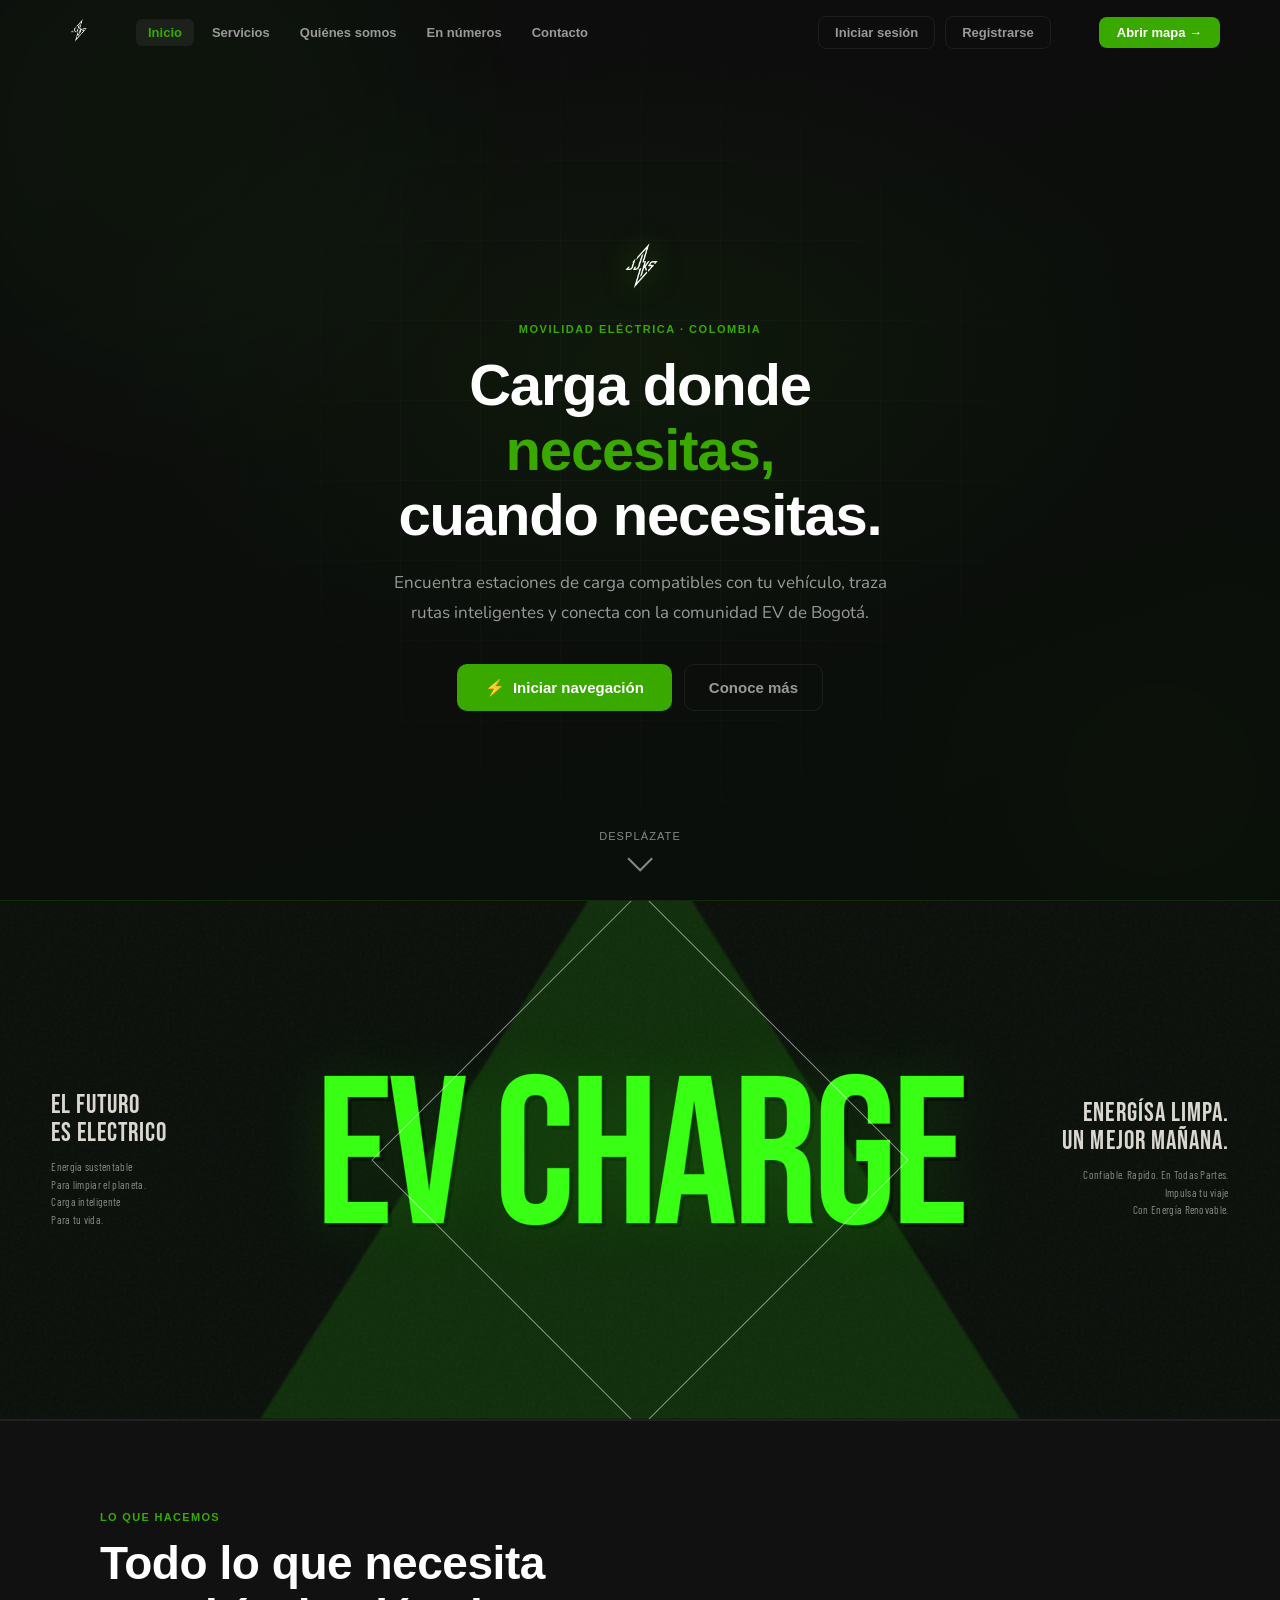
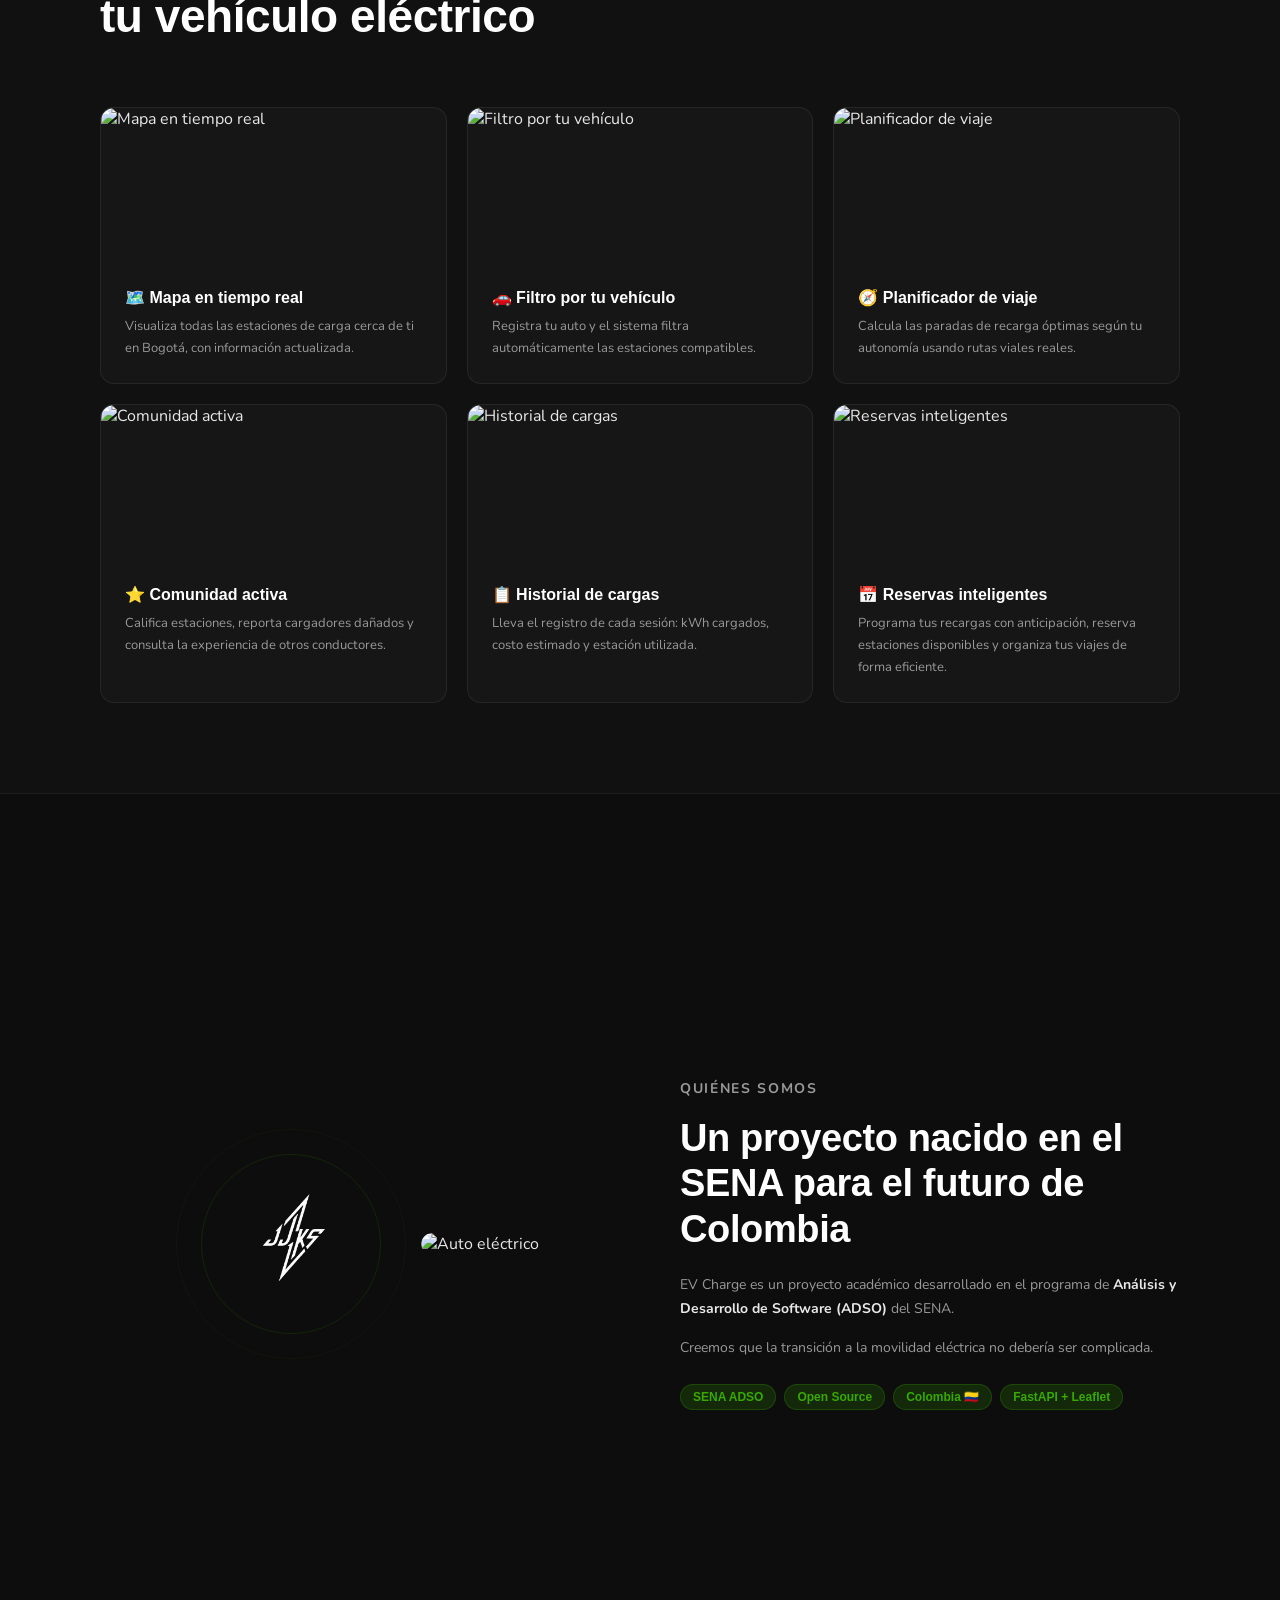
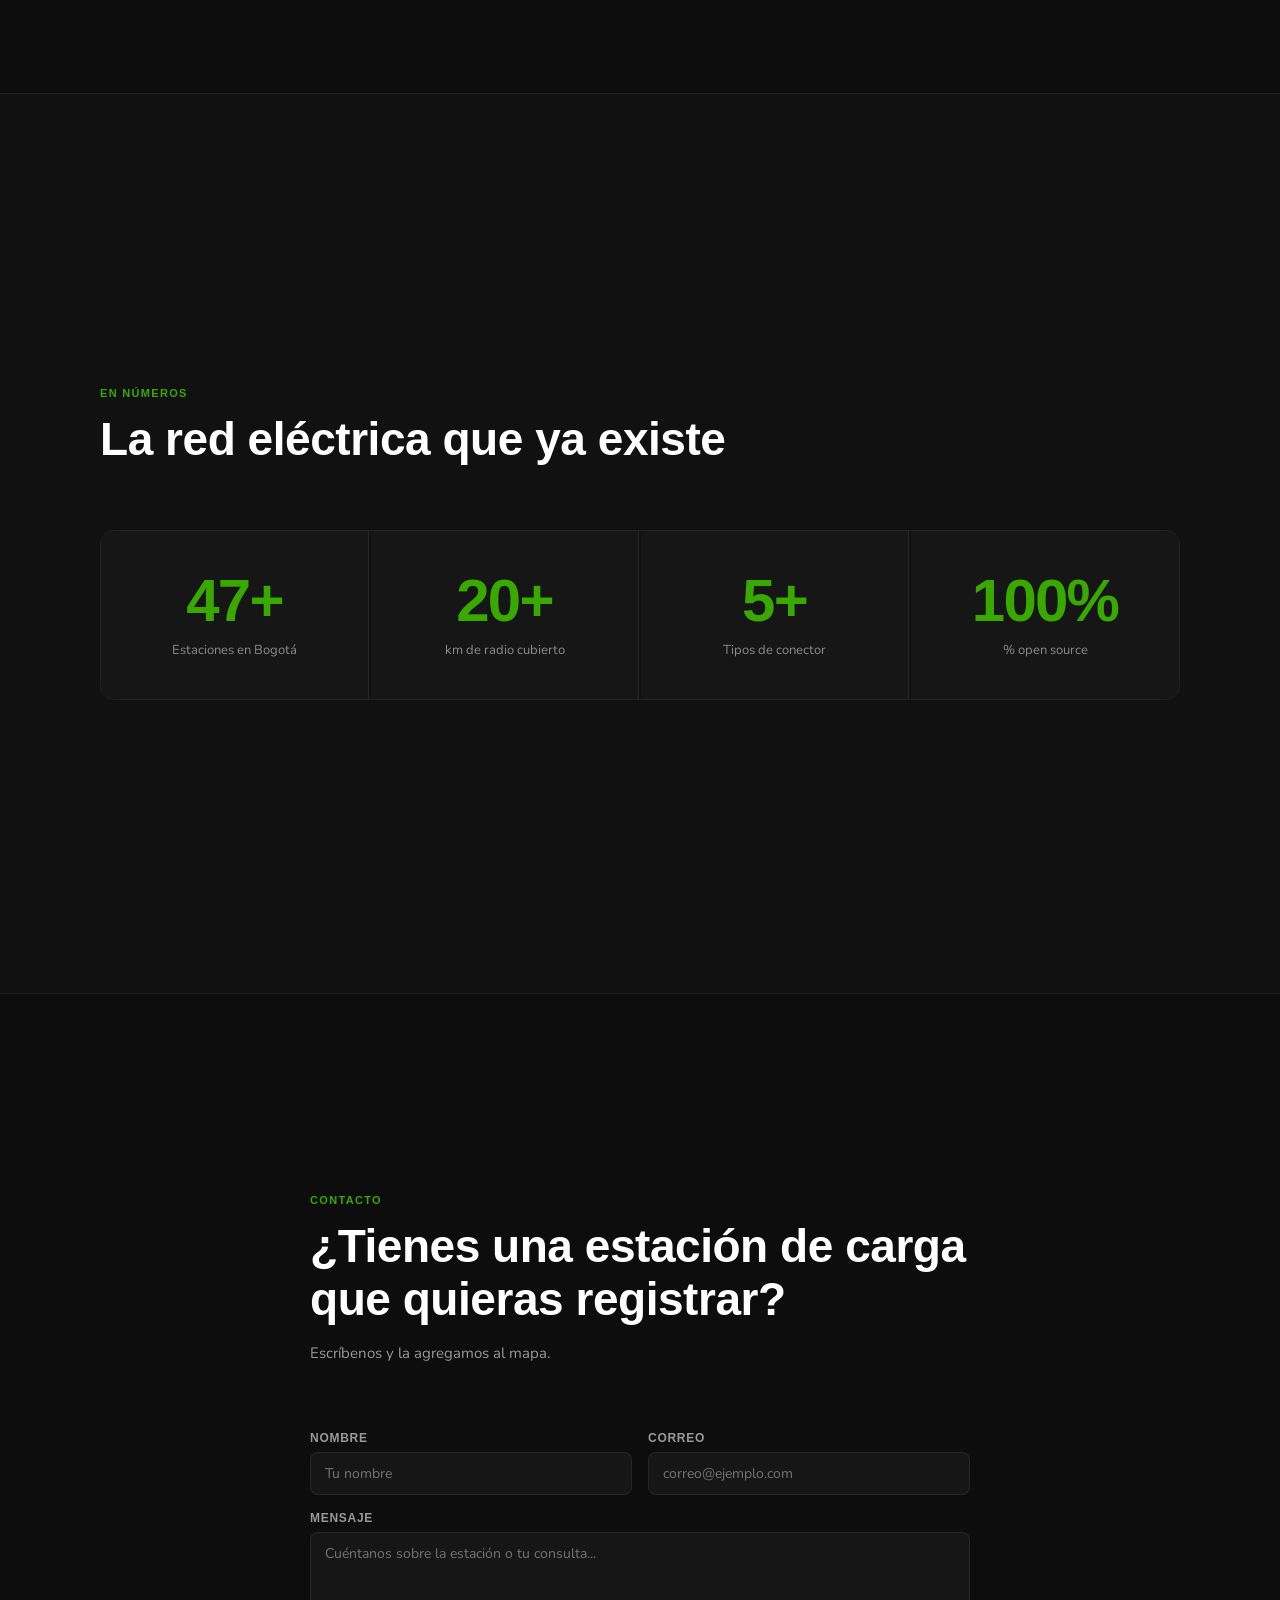
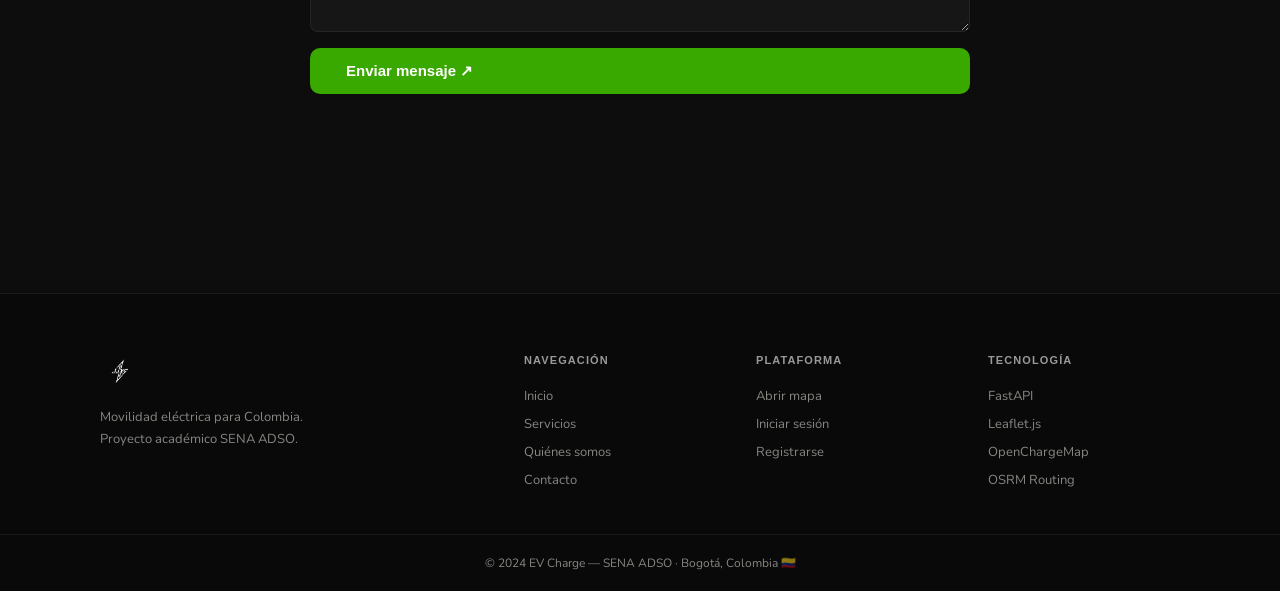
==== commit 4569f1b7: "Add files via upload" ====
--- a/index.html
+++ b/index.html
@@ -5,12 +5,12 @@
   <meta name="viewport" content="width=device-width, initial-scale=1.0">
   <title>EV Charge — Movilidad eléctrica en Colombia</title>
   
-  <!-- Google Fonts importadas -->
   <link rel="preconnect" href="https://fonts.googleapis.com">
   <link rel="preconnect" href="https://fonts.gstatic.com" crossorigin>
   <link href="https://fonts.googleapis.com/css2?family=Google+Sans:ital,opsz,wght@0,17..18,400..700;1,17..18,400..700&display=swap" rel="stylesheet">
   <link href="https://fonts.googleapis.com/css2?family=Nunito:ital,wght@0,200..1000;1,200..1000&display=swap" rel="stylesheet">
-  
+  <link href="https://fonts.googleapis.com/css2?family=Bebas+Neue&family=Barlow+Condensed:wght@400;600;700&display=swap" rel="stylesheet">
+
   <link rel="stylesheet" href="estilos.css">
 </head>
 <body>
@@ -31,13 +31,11 @@
       <li><a href="#contacto"  class="nav-link">Contacto</a></li>
     </ul>
     
-    <!-- ACCIONES DE AUTENTICACIÓN -->
     <div class="auth-actions" id="auth-actions">
        <button class="btn-nav-outline" onclick="abrirAuthModal('login')">Iniciar sesión</button>
        <button class="btn-nav-outline" onclick="abrirAuthModal('registro')">Registrarse</button>
     </div>
 
-    <!-- SALUDO DE USUARIO (OCULTO POR DEFECTO) -->
     <div class="user-greeting" id="user-greeting" style="display: none;">
         <span>Bienvenido, <span class="username" id="welcome-username"></span></span>
         <button class="btn-nav-outline-logout" onclick="doLogoutIndex()">Salir</button>
@@ -51,16 +49,12 @@
 </nav>
 
 <!-- ══════════════════════════════════════════════
-     HERO — INICIO (Banner empresarial sin cambios)
+     HERO — limpio, solo copy + botones
 ══════════════════════════════════════════════ -->
 <section id="inicio" class="section hero-section">
-  <div class="hero-bg">
-    <!-- Imagen de fondo: banner.png con overlay oscuro -->
-    <div class="hero-image" style="background-image: url('./img/banner.png');"></div>
-    <div class="grid-lines"></div>
-    <div class="glow-orb orb1"></div>
-    <div class="glow-orb orb2"></div>
-  </div>
+  <!-- Orbs decorativos -->
+  <div class="glow-orb orb1"></div>
+  <div class="glow-orb orb2"></div>
 
   <div class="hero-content">
     <img src="./img/logo.png" alt="EV Charge" class="hero-logo">
@@ -78,20 +72,64 @@
       <a href="mapa.html" class="btn-primary-lg">
         <span class="btn-icon">⚡</span> Iniciar navegación
       </a>
-      <a href="#servicios" class="btn-ghost-lg" onclick="smoothTo('servicios', event)">
-        Ver servicios
+      <a href="#banner" class="btn-ghost-lg" onclick="smoothTo('banner', event)">
+        Conoce más
       </a>
     </div>
   </div>
 
-  <div class="hero-scroll-hint" onclick="smoothTo('servicios', event)">
+  <div class="hero-scroll-hint" onclick="smoothTo('banner', event)">
     <span>Desplázate</span>
     <div class="scroll-arrow"></div>
   </div>
 </section>
 
 <!-- ══════════════════════════════════════════════
-     SERVICIOS (Nueva estructura con imágenes)
+     BANNER — sección visual independiente
+══════════════════════════════════════════════ -->
+<div id="banner" class="banner-section">
+  <!-- Titular gigante de fondo -->
+  <div class="banner-headline">EV CHARGE</div>
+  <!-- Spotlight verde -->
+  <div class="banner-spotlight"></div>
+  <!-- Marco diamante -->
+  <div class="banner-diamond"></div>
+
+  <!--
+    ══════════════════════════════════════════
+    IMAGEN DEL CARRO
+    Cambia el src por la ruta de tu PNG, ej: ./img/carro.png
+    mix-blend-mode: multiply elimina el fondo blanco automáticamente.
+    ══════════════════════════════════════════
+  -->
+  <div class="banner-car-wrap">
+    <img src="./img/ChatGPT Image 26 jun 2026, 08_44_00 a.m..png" class="banner-car-img" alt="EV Car with charger"/>
+  </div>
+
+  <!-- Texto izquierda -->
+  <div class="banner-side-left">
+    <div class="banner-tagline">El Futuro<br>Es Electrico</div>
+    <div class="banner-body">
+      Energía sustentable<br>
+      Para limpiar el planeta.<br>
+      Carga inteligente<br>
+      Para tu vida.
+    </div>
+  </div>
+
+  <!-- Texto derecha -->
+  <div class="banner-side-right">
+    <div class="banner-tagline">Energísa Limpa.<br>Un Mejor Mañana.</div>
+    <div class="banner-body">
+      Confiable. Rapido. En Todas Partes.<br>
+      Impulsa tu viaje<br>
+      Con Energía Renovable.
+    </div>
+  </div>
+</div>
+
+<!-- ══════════════════════════════════════════════
+     SERVICIOS
 ══════════════════════════════════════════════ -->
 <section id="servicios" class="section servicios-section">
   <div class="section-inner">
@@ -100,78 +138,54 @@
       <h2>Todo lo que necesita<br>tu vehículo eléctrico</h2>
     </div>
     <div class="services-grid">
-      <!-- Tarjeta 1: Mapa en tiempo real -->
       <div class="service-card reveal">
-        <div class="card-image">
-          <img src="./img/seccion1.png" alt="Mapa en tiempo real">
-        </div>
+        <div class="card-image"><img src="./img/seccion1.png" alt="Mapa en tiempo real"></div>
         <div class="card-content">
           <h3>🗺️ Mapa en tiempo real</h3>
           <p>Visualiza todas las estaciones de carga cerca de ti en Bogotá, con información actualizada.</p>
         </div>
       </div>
-
-      <!-- Tarjeta 2: Filtro por tu vehículo -->
       <div class="service-card reveal">
-        <div class="card-image">
-          <img src="./img/seccion2.png" alt="Filtro por tu vehículo">
-        </div>
+        <div class="card-image"><img src="./img/seccion2.png" alt="Filtro por tu vehículo"></div>
         <div class="card-content">
           <h3>🚗 Filtro por tu vehículo</h3>
           <p>Registra tu auto y el sistema filtra automáticamente las estaciones compatibles.</p>
         </div>
       </div>
-
-      <!-- Tarjeta 3: Planificador de viaje -->
       <div class="service-card reveal">
-        <div class="card-image">
-          <img src="./img/seccion3.png" alt="Planificador de viaje">
-        </div>
+        <div class="card-image"><img src="./img/seccion3.png" alt="Planificador de viaje"></div>
         <div class="card-content">
           <h3>🧭 Planificador de viaje</h3>
           <p>Calcula las paradas de recarga óptimas según tu autonomía usando rutas viales reales.</p>
         </div>
       </div>
-
-      <!-- Tarjeta 4: Comunidad activa -->
       <div class="service-card reveal">
-        <div class="card-image">
-          <img src="./img/seccion4.png" alt="Comunidad activa">
-        </div>
+        <div class="card-image"><img src="./img/seccion4.png" alt="Comunidad activa"></div>
         <div class="card-content">
           <h3>⭐ Comunidad activa</h3>
           <p>Califica estaciones, reporta cargadores dañados y consulta la experiencia de otros conductores.</p>
         </div>
       </div>
-
-      <!-- Tarjeta 5: Historial de cargas -->
       <div class="service-card reveal">
-        <div class="card-image">
-          <img src="./img/seccion5.png" alt="Historial de cargas">
-        </div>
+        <div class="card-image"><img src="./img/seccion5.png" alt="Historial de cargas"></div>
         <div class="card-content">
           <h3>📋 Historial de cargas</h3>
           <p>Lleva el registro de cada sesión: kWh cargados, costo estimado y estación utilizada.</p>
         </div>
       </div>
-
-      <!-- Tarjeta 6: Reservas inteligentes (reemplaza Gamificación) -->
       <div class="service-card reveal">
-        <div class="card-image">
-          <img src="./img/seccion6.png" alt="Reservas inteligentes">
-        </div>
+        <div class="card-image"><img src="./img/seccion6.png" alt="Reservas inteligentes"></div>
         <div class="card-content">
           <h3>📅 Reservas inteligentes</h3>
           <p>Programa tus recargas con anticipación, reserva estaciones disponibles y organiza tus viajes de forma eficiente.</p>
         </div>
       </div>
     </div>
-    <!-- Se elimina el antiguo div con imagen de Unsplash -->
   </div>
 </section>
 
 <!-- ══════════════════════════════════════════════
-     QUIÉNES SOMOS (sin cambios)
+     QUIÉNES SOMOS
 ══════════════════════════════════════════════ -->
 <section id="nosotros" class="section nosotros-section">
   <div class="section-inner nosotros-inner">
@@ -202,7 +216,7 @@
 </section>
 
 <!-- ══════════════════════════════════════════════
-     CIFRAS (sin cambios)
+     CIFRAS
 ══════════════════════════════════════════════ -->
 <section id="cifras" class="section cifras-section">
   <div class="section-inner">
@@ -228,12 +242,11 @@
         <div class="cifra-label">% open source</div>
       </div>
     </div>
-    <!-- Se elimina el div con imagen de Unsplash -->
   </div>
 </section>
 
 <!-- ══════════════════════════════════════════════
-     CONTACTO (sin cambios)
+     CONTACTO
 ══════════════════════════════════════════════ -->
 <section id="contacto" class="section contacto-section">
   <div class="section-inner contacto-inner">
@@ -268,7 +281,7 @@
 </section>
 
 <!-- ══════════════════════════════════════════════
-     FOOTER (sin cambios)
+     FOOTER
 ══════════════════════════════════════════════ -->
 <footer class="footer">
   <div class="footer-inner">
@@ -303,21 +316,18 @@
 </footer>
 
 <!-- ══════════════════════════════════════════════
-     MODAL AUTH (sin cambios)
+     MODAL AUTH
 ══════════════════════════════════════════════ -->
 <div id="auth-modal" style="display:none">
   <div class="auth-backdrop" onclick="cerrarAuthModal()"></div>
   <div class="auth-card">
     <button class="auth-close" onclick="cerrarAuthModal()">✕</button>
     <img src="./img/logo.png" alt="Logo" class="auth-logo">
-
     <div class="auth-tabs">
       <button class="auth-tab active" onclick="switchAuthTab('login')">Iniciar sesión</button>
       <button class="auth-tab" onclick="switchAuthTab('registro')">Registrarse</button>
     </div>
-
     <div id="auth-alert" class="alert" style="display:none"></div>
-
     <!-- LOGIN -->
     <div id="form-login">
       <div class="form-group">
@@ -333,7 +343,6 @@
       </div>
       <button class="btn btn-primary btn-block" onclick="doLogin()">Entrar</button>
     </div>
-
     <!-- REGISTRO -->
     <div id="form-registro" style="display:none">
       <div class="form-group">
@@ -374,9 +383,8 @@
 
 <script>
 // ════════════════════════════════════════════════
-// UTILIDADES DE NAVEGACIÓN Y DISEÑO (sin cambios)
+// UTILIDADES
 // ════════════════════════════════════════════════
-
 function smoothTo(id, e) {
   if (e) e.preventDefault();
   document.getElementById(id)?.scrollIntoView({ behavior: 'smooth', block: 'start' });
@@ -427,11 +435,9 @@
   setTimeout(() => { msg.style.display = 'none'; }, 5000);
 }
 
-
 // ════════════════════════════════════════════════
-// AUTH (sin cambios)
+// AUTH
 // ════════════════════════════════════════════════
-
 const API = 'http://127.0.0.1:8000';
 
 function abrirAuthModal(tab) {
@@ -532,7 +538,6 @@
     const authActions = document.getElementById('auth-actions');
     const userGreeting = document.getElementById('user-greeting');
     const welcomeSpan = document.getElementById('welcome-username');
-
     if (token) {
         try {
             const p = await apiFetchIndex('/auth/perfil');
--- a/estilos.css
+++ b/estilos.css
@@ -1,18 +1,15 @@
 /* estilos.css — EV Charge landing page */
 
-/* Importamos las fuentes de Google que vamos a usar.
-   - Google Sans: la fuente principal para títulos, encabezados, navbar y botones (se ve moderna y limpia).
-   - Nunito: la fuente para párrafos, formularios, tablas y textos largos (es más legible y amigable). */
 @import url('https://fonts.googleapis.com/css2?family=Google+Sans:ital,opsz,wght@0,17..18,400..700;1,17..18,400..700&display=swap');
 @import url('https://fonts.googleapis.com/css2?family=Nunito:ital,wght@0,200..1000;1,200..1000&display=swap');
-
-/* ── Reset y base ───────────────────────────────────────────────── */
-/* Limpiamos los estilos por defecto del navegador para que el diseño sea consistente en todos los dispositivos */
+@import url('https://fonts.googleapis.com/css2?family=Bebas+Neue&family=Barlow+Condensed:wght@400;600;700&display=swap');
+
+/* ── Reset y base ─────────────────────────────── */
 *, *::before, *::after { box-sizing: border-box; margin: 0; padding: 0; }
 
 :root {
-  /* Variables de color. Mantenemos la identidad visual del proyecto: negro, gris oscuro, blanco y el verde eléctrico de EV Charge */
-  --green:      #39a900;
+  --green:      #39FF14;
+  --green-ev:   #39a900;
   --green-dim:  #2c8200;
   --green-glow: rgba(57,169,0,0.18);
   --bg:         #0d0d0d;
@@ -20,8 +17,9 @@
   --bg-card:    #161616;
   --border:     rgba(255,255,255,0.07);
   --text:       #e8e8e8;
-  --text-muted: #666;
+  --text-muted: rgba(240,237,230,0.55);
   --text-dim:   #999;
+  --nav-h:      64px;
 }
 
 html { scroll-behavior: smooth; }
@@ -29,154 +27,75 @@
 body {
   background: var(--bg);
   color: var(--text);
-  /* Si las fuentes de Google no cargan, caemos en Segoe UI o sans-serif */
   font-family: 'Nunito', 'Segoe UI', system-ui, -apple-system, sans-serif;
   overflow-x: hidden;
 }
 
-/* ── Navbar ─────────────────────────────────────────────────────── */
-/* Barra de navegación fija en la parte superior */
+/* ══════════════════════════════════════════════
+   NAVBAR
+══════════════════════════════════════════════ */
 #navbar {
   position: fixed; top: 0; left: 0; right: 0;
   z-index: 1000;
   padding: 0 clamp(16px, 5vw, 60px);
-  height: 64px;
+  height: var(--nav-h);
   display: flex; align-items: center;
-  transition: background 0.3s, box-shadow 0.3s; /* Efecto suave al hacer scroll */
-}
-
+  transition: background 0.3s, box-shadow 0.3s;
+}
 #navbar.scrolled {
-  /* Cuando el usuario baja un poco, se oscurece el fondo y se añade un borde */
   background: rgba(13,13,13,0.95);
   border-bottom: 1px solid var(--border);
 }
-
 .nav-inner {
   width: 100%; max-width: 1200px; margin: 0 auto;
   display: flex; align-items: center; gap: 32px;
 }
-
-.nav-logo img {
-  height: 36px; width: auto;
-  display: block;
-}
-
-.nav-links {
-  list-style: none;
-  display: flex; gap: 6px;
-  margin-left: 8px;
-  flex: 1;
-}
-
+.nav-logo img { height: 36px; width: auto; display: block; }
+.nav-links { list-style: none; display: flex; gap: 6px; margin-left: 8px; flex: 1; }
 .nav-link {
-  text-decoration: none;
-  font-size: 13px; font-weight: 600;
-  color: var(--text-dim);
-  padding: 6px 12px; border-radius: 6px;
+  text-decoration: none; font-size: 13px; font-weight: 600;
+  color: var(--text-dim); padding: 6px 12px; border-radius: 6px;
   transition: color 0.2s, background 0.2s;
-  /* Usamos Google Sans para el navbar porque queda más estilizado */
-  font-family: 'Google Sans', sans-serif;
-}
-
-.nav-link:hover, .nav-link.active {
-  color: #fff;
-  background: rgba(255,255,255,0.06);
-}
-
-.nav-link.active { color: var(--green); }
-
+  font-family: 'Google Sans', sans-serif;
+}
+.nav-link:hover, .nav-link.active { color: #fff; background: rgba(255,255,255,0.06); }
+.nav-link.active { color: var(--green-ev); }
 .btn-nav {
-  text-decoration: none;
-  font-size: 13px; font-weight: 700;
-  color: #fff;
-  background: var(--green);
-  padding: 8px 18px; border-radius: 8px;
-  white-space: nowrap;
-  transition: background 0.2s, box-shadow 0.2s;
-  font-family: 'Google Sans', sans-serif;
-}
-
+  text-decoration: none; font-size: 13px; font-weight: 700; color: #fff;
+  background: var(--green-ev); padding: 8px 18px; border-radius: 8px;
+  white-space: nowrap; transition: background 0.2s;
+  font-family: 'Google Sans', sans-serif;
+}
 .btn-nav:hover { background: var(--green-dim); }
-
-/* Botones de Login/Registro y Saludo en Navbar */
 .auth-actions, .user-greeting {
-  display: flex;
-  align-items: center;
-  gap: 10px;
-  margin-left: auto;
-  margin-right: 16px;
-}
-
-.user-greeting span {
-  color: var(--text);
-  font-size: 14px;
-  font-weight: 600;
-  font-family: 'Nunito', sans-serif;
-}
-.user-greeting .username {
-  color: var(--green);
-}
-
+  display: flex; align-items: center; gap: 10px;
+  margin-left: auto; margin-right: 16px;
+}
+.user-greeting span { color: var(--text); font-size: 14px; font-weight: 600; font-family: 'Nunito', sans-serif; }
+.user-greeting .username { color: var(--green-ev); }
 .btn-nav-outline {
-  text-decoration: none;
-  font-size: 13px; font-weight: 600;
-  color: var(--text-dim);
-  padding: 8px 16px;
-  border-radius: 8px;
-  border: 1px solid var(--border);
+  font-size: 13px; font-weight: 600; color: var(--text-dim);
+  padding: 8px 16px; border-radius: 8px; border: 1px solid var(--border);
   transition: color 0.2s, border-color 0.2s, background 0.2s;
-  white-space: nowrap;
-  cursor: pointer;
-  background: transparent;
-  font-family: 'Google Sans', sans-serif;
-}
-.btn-nav-outline:hover {
-  color: #fff;
-  border-color: rgba(255,255,255,0.2);
-  background: rgba(255,255,255,0.05);
-}
-
+  white-space: nowrap; cursor: pointer; background: transparent;
+  font-family: 'Google Sans', sans-serif;
+}
+.btn-nav-outline:hover { color: #fff; border-color: rgba(255,255,255,0.2); background: rgba(255,255,255,0.05); }
 .btn-nav-outline-logout {
-  background: none;
-  border: 1px solid #444;
-  color: #888;
-  padding: 5px 12px;
-  border-radius: 6px;
-  font-size: 12px;
-  cursor: pointer;
-  transition: all 0.2s;
-  font-family: 'Google Sans', sans-serif;
-}
-.btn-nav-outline-logout:hover {
-  border-color: #e74c3c;
-  color: #e74c3c;
-}
-
+  background: none; border: 1px solid #444; color: #888;
+  padding: 5px 12px; border-radius: 6px; font-size: 12px;
+  cursor: pointer; transition: all 0.2s; font-family: 'Google Sans', sans-serif;
+}
+.btn-nav-outline-logout:hover { border-color: #e74c3c; color: #e74c3c; }
 .hamburger {
-  display: none;
-  flex-direction: column; gap: 5px;
-  background: none; border: none; cursor: pointer;
-  padding: 6px; margin-left: auto;
-}
-
-.hamburger span {
-  display: block; width: 22px; height: 2px;
-  background: var(--text); border-radius: 2px;
-  transition: 0.2s;
-}
-
-/* ── Secciones base ─────────────────────────────────────────────── */
-.section { min-height: 100vh; display: flex; flex-direction: column; justify-content: center; }
-.section-inner { width: 100%; max-width: 1200px; margin: 0 auto; padding: clamp(80px, 10vh, 120px) clamp(20px, 5vw, 60px); }
-.section-head { margin-bottom: 64px; }
-.eyebrow { font-size: 11px; font-weight: 700; letter-spacing: 0.12em; text-transform: uppercase; color: var(--green); margin-bottom: 14px; font-family: 'Google Sans', sans-serif; }
-.section-head h2 { font-size: clamp(28px, 4vw, 46px); font-weight: 700; line-height: 1.15; color: #fff; letter-spacing: -0.01em; font-family: 'Google Sans', sans-serif; }
-.section-sub { margin-top: 16px; font-size: 15px; color: var(--text-dim); max-width: 560px; line-height: 1.7; font-family: 'Nunito', sans-serif; }
-.reveal { opacity: 0; transition: opacity 0.4s ease; }
-.reveal.visible { opacity: 1; }
-
-/* ── Hero (sin cambios en estructura, solo comentarios) ─────────────────────────── */
-/* El Hero es la sección principal. Tiene un fondo con la imagen banner.png y un overlay oscuro */
+  display: none; flex-direction: column; gap: 5px;
+  background: none; border: none; cursor: pointer; padding: 6px; margin-left: auto;
+}
+.hamburger span { display: block; width: 22px; height: 2px; background: var(--text); border-radius: 2px; }
+
+/* ══════════════════════════════════════════════
+   HERO
+══════════════════════════════════════════════ */
 .hero-section {
   position: relative;
   min-height: 100vh;
@@ -184,143 +103,89 @@
   align-items: center;
   justify-content: center;
   overflow: hidden;
-  background: radial-gradient(circle at 30% 40%, rgba(57,169,0,0.08) 0%, transparent 60%),
-              radial-gradient(circle at 70% 80%, rgba(57,169,0,0.05) 0%, transparent 50%),
-              linear-gradient(135deg, #0d0d0d 0%, #1a1a1a 100%);
-}
-
-.hero-bg {
-  position: absolute; inset: 0;
-  pointer-events: none;
-}
-
-.hero-image {
-  position: absolute; inset: 0;
-  /* Usamos la imagen banner.png que el usuario subió al proyecto */
-  background-image: url('banner.png');
-  background-size: cover;
-  background-position: center;
-  background-repeat: no-repeat;
-  opacity: 0.3; /* La hacemos un poco transparente para que no compita con el texto */
-  filter: blur(2px); /* Un blur muy ligero para darle un toque cinematográfico */
-  z-index: 0;
-}
-
-.hero-image::after {
+  background:
+    radial-gradient(ellipse 60% 50% at 50% 40%, rgba(57,169,0,0.07) 0%, transparent 70%),
+    linear-gradient(160deg, #0d0d0d 0%, #0a0f0a 100%);
+}
+.hero-section::before {
   content: '';
   position: absolute; inset: 0;
-  background: rgba(0,0,0,0.6); /* Overlay oscuro para asegurar que el texto blanco se lea bien */
-  z-index: 1;
-}
-
-.grid-lines {
-  position: absolute; inset: 0;
-  background-image: 
-    linear-gradient(rgba(255,255,255,0.02) 1px, transparent 1px),
-    linear-gradient(90deg, rgba(255,255,255,0.02) 1px, transparent 1px);
+  background-image:
+    linear-gradient(rgba(255,255,255,0.025) 1px, transparent 1px),
+    linear-gradient(90deg, rgba(255,255,255,0.025) 1px, transparent 1px);
   background-size: 80px 80px;
-  mask-image: radial-gradient(circle at center, black 30%, transparent 70%);
-  -webkit-mask-image: radial-gradient(circle at center, black 30%, transparent 70%);
-  z-index: 1;
-}
-
-.glow-orb {
-  position: absolute;
-  border-radius: 50%;
-  filter: blur(80px);
-  opacity: 0.3;
-  z-index: 1;
-}
-.orb1 { width: 400px; height: 400px; background: rgba(57,169,0,0.2); top: -100px; left: -100px; }
-.orb2 { width: 300px; height: 300px; background: rgba(57,169,0,0.15); bottom: -50px; right: -50px; }
-
+  mask-image: radial-gradient(circle at center, black 20%, transparent 65%);
+  -webkit-mask-image: radial-gradient(circle at center, black 20%, transparent 65%);
+  pointer-events: none;
+  z-index: 0;
+}
+.glow-orb { position: absolute; border-radius: 50%; filter: blur(90px); opacity: 0.25; pointer-events: none; }
+.orb1 { width: 500px; height: 500px; background: rgba(57,255,20,0.12); top: -120px; left: -80px; }
+.orb2 { width: 360px; height: 360px; background: rgba(57,169,0,0.10); bottom: -60px; right: -60px; }
 .hero-content {
   position: relative; z-index: 2;
   text-align: center;
-  padding: clamp(100px, 14vh, 160px) clamp(20px, 5vw, 60px) 80px;
-  max-width: 800px;
-}
-
+  padding: calc(var(--nav-h) + 60px) clamp(20px, 5vw, 60px) 80px;
+  max-width: 780px;
+  width: 100%;
+}
 .hero-logo {
-  width: 80px; height: auto;
-  margin: 0 auto 20px;
-  display: block;
-}
-
+  width: 72px; height: auto;
+  margin: 0 auto 18px; display: block;
+  filter: drop-shadow(0 0 14px rgba(57,169,0,0.5));
+}
 .hero-eyebrow {
   font-size: 11px; font-weight: 700;
   letter-spacing: 0.14em; text-transform: uppercase;
-  color: var(--green);
+  color: var(--green-ev);
+  margin-bottom: 18px;
+  font-family: 'Google Sans', sans-serif;
+}
+.hero-title {
+  font-size: clamp(32px, 5.5vw, 58px);
+  font-weight: 700; line-height: 1.12;
+  letter-spacing: -0.02em; color: #fff;
   margin-bottom: 20px;
   font-family: 'Google Sans', sans-serif;
 }
-
-.hero-title {
-  font-size: clamp(30px, 5vw, 54px);
-  font-weight: 700;
-  line-height: 1.15;
-  letter-spacing: -0.01em;
-  color: #fff;
-  margin-bottom: 20px;
-  font-family: 'Google Sans', sans-serif;
-}
-.accent { color: var(--green); }
-
+.accent { color: var(--green-ev); }
 .hero-sub {
-  font-size: clamp(14px, 1.5vw, 17px);
+  font-size: clamp(14px, 1.6vw, 17px);
   color: var(--text-dim);
-  line-height: 1.7;
-  max-width: 520px;
+  line-height: 1.75; max-width: 500px;
   margin: 0 auto 36px;
   font-family: 'Nunito', sans-serif;
 }
-
-.hero-actions {
-  display: flex; gap: 12px;
-  justify-content: center; flex-wrap: wrap;
-}
-
+.hero-actions { display: flex; gap: 12px; justify-content: center; flex-wrap: wrap; }
 .btn-primary-lg {
   display: inline-flex; align-items: center; gap: 8px;
-  text-decoration: none;
-  background: var(--green);
-  color: #fff;
-  font-size: 15px;
-  font-weight: 700;
-  padding: 14px 28px;
-  border-radius: 10px;
-  border: none;
-  cursor: pointer;
-  transition: background 0.2s;
-  font-family: 'Google Sans', sans-serif;
-}
-.btn-primary-lg:hover { background: var(--green-dim); }
-
+  text-decoration: none; background: var(--green-ev); color: #fff;
+  font-size: 15px; font-weight: 700; padding: 14px 28px;
+  border-radius: 10px; border: none; cursor: pointer;
+  transition: background 0.2s, box-shadow 0.2s;
+  font-family: 'Google Sans', sans-serif;
+}
+.btn-primary-lg:hover { background: var(--green-dim); box-shadow: 0 0 20px rgba(57,169,0,0.35); }
 .btn-ghost-lg {
   display: inline-flex; align-items: center;
-  text-decoration: none;
-  color: var(--text-dim);
-  font-size: 15px; font-weight: 600;
-  padding: 14px 24px;
-  border-radius: 10px;
-  border: 1px solid var(--border);
+  text-decoration: none; color: var(--text-dim);
+  font-size: 15px; font-weight: 600; padding: 14px 24px;
+  border-radius: 10px; border: 1px solid var(--border);
   transition: color 0.2s, border-color 0.2s, background 0.2s;
   font-family: 'Google Sans', sans-serif;
 }
-.btn-ghost-lg:hover { color: #fff; border-color: rgba(255,255,255,0.2); background: rgba(255,255,255,0.05); }
-
+.btn-ghost-lg:hover { color: #fff; border-color: rgba(255,255,255,0.25); background: rgba(255,255,255,0.05); }
 .btn-icon { font-size: 16px; }
-
 .hero-scroll-hint {
-  position: absolute; bottom: 36px; left: 50%;
+  position: absolute; bottom: 32px; left: 50%;
   transform: translateX(-50%);
   display: flex; flex-direction: column; align-items: center; gap: 8px;
   cursor: pointer; color: var(--text-muted);
   font-size: 11px; letter-spacing: 0.1em; text-transform: uppercase;
-  transition: color 0.2s;
-  font-family: 'Google Sans', sans-serif;
-}
-.hero-scroll-hint:hover { color: var(--green); }
+  transition: color 0.2s; z-index: 3;
+  font-family: 'Google Sans', sans-serif;
+}
+.hero-scroll-hint:hover { color: var(--green-ev); }
 .scroll-arrow {
   width: 18px; height: 18px;
   border-right: 2px solid currentColor;
@@ -330,79 +195,232 @@
 }
 @keyframes bounce { 0%, 100% { transform: rotate(45deg) translateY(0); } 50% { transform: rotate(45deg) translateY(5px); } }
 
-/* ── Servicios (NUEVO DISEÑO) ──────────────────────────────────── */
-/* Estas son las tarjetas de funcionalidades. Cada tarjeta tiene una imagen (las seccion*.png)
-   y un contenido de texto. */
-.servicios-section { background: var(--bg-2); border-top: 1px solid var(--border); }
-.services-grid {
-  display: grid;
-  grid-template-columns: repeat(auto-fit, minmax(280px, 1fr));
-  gap: 20px;
-}
-
-.service-card {
-  background: var(--bg-card);
-  border: 1px solid var(--border);
-  border-radius: 14px;
-  padding: 0;
-  transition: border-color 0.3s, box-shadow 0.3s, transform 0.25s;
-  cursor: default;
+/* ══════════════════════════════════════════════
+   BANNER
+══════════════════════════════════════════════ */
+.banner-section {
+  position: relative;
+  width: 100%;
+  min-height: 520px;
+  background: #0a0f0a;
   overflow: hidden;
   display: flex;
-  flex-direction: column;
-}
-
-/* Al pasar el mouse, la tarjeta se eleva un poco y su borde se ilumina */
-.service-card:hover {
-  border-color: rgba(57,169,0,0.3);
-  box-shadow: 0 4px 20px rgba(0,0,0,0.3);
-  transform: translateY(-4px);
-}
-
-.card-image {
+  align-items: flex-end;
+  justify-content: center;
+  border-top: 1px solid rgba(57,255,20,0.12);
+  border-bottom: 1px solid rgba(57,255,20,0.12);
+}
+.banner-section::before {
+  content: '';
+  position: absolute; inset: 0;
+  background-image: url("data:image/svg+xml,%3Csvg viewBox='0 0 200 200' xmlns='http://www.w3.org/2000/svg'%3E%3Cfilter id='n'%3E%3CfeTurbulence type='fractalNoise' baseFrequency='0.85' numOctaves='4' stitchTiles='stitch'/%3E%3C/filter%3E%3Crect width='100%25' height='100%25' filter='url(%23n)' opacity='1'/%3E%3C/svg%3E");
+  opacity: 0.04;
+  pointer-events: none;
+  z-index: 0;
+}
+
+/* Titular gigante con pulso de brillo */
+.banner-headline {
+  position: absolute;
+  top: 50%; left: 50%;
+  transform: translate(-50%, -50%);
+  font-family: 'Bebas Neue', sans-serif;
+  font-size: clamp(110px, 17vw, 210px);
+  letter-spacing: -0.02em;
+  line-height: 0.88;
+  color: var(--green);
+  white-space: nowrap;
+  -webkit-text-stroke: 1px rgba(57,255,20,0.3);
+  text-shadow: 0 0 60px rgba(57,255,20,0.15), 4px 4px 0 rgba(0,0,0,0.5);
+  pointer-events: none;
+  user-select: none;
+  z-index: 1;
+  animation: headline-pulse 4s ease-in-out infinite;
+}
+@keyframes headline-pulse {
+  0%, 100% {
+    text-shadow: 0 0 60px rgba(57,255,20,0.15), 4px 4px 0 rgba(0,0,0,0.5);
+  }
+  50% {
+    text-shadow:
+      0 0 100px rgba(57,255,20,0.30),
+      0 0 30px  rgba(57,255,20,0.15),
+      4px 4px 0 rgba(0,0,0,0.5);
+  }
+}
+
+/* Spotlight que respira */
+.banner-spotlight {
+  position: absolute;
+  bottom: 0; left: 50%;
+  transform: translateX(-50%);
+  width: 0; height: 0;
+  border-left: 380px solid transparent;
+  border-right: 380px solid transparent;
+  border-bottom: 600px solid rgba(57,255,20,0.13);
+  z-index: 2;
+  filter: blur(1px);
+  animation: spotlight-breathe 5s ease-in-out infinite;
+}
+@keyframes spotlight-breathe {
+  0%, 100% { opacity: 0.8; }
+  50%       { opacity: 1.2; }
+}
+
+/* Marco diamante giratorio */
+.banner-diamond {
+  position: absolute;
+  top: 50%; left: 50%;
+  width: 380px; height: 380px;
+  border: 1.5px solid rgba(255,255,255,0.5);
+  transform: translate(-50%, -50%) rotate(45deg);
+  z-index: 3;
+  animation: diamond-spin 20s linear infinite;
+}
+@keyframes diamond-spin {
+  from { transform: translate(-50%, -50%) rotate(45deg); }
+  to   { transform: translate(-50%, -50%) rotate(405deg); }
+}
+
+/* Imagen del carro — bajada para mostrar letras */
+.banner-car-wrap {
+  position: relative;
+  width: clamp(300px, 46vw, 620px);
+  z-index: 4;
+  pointer-events: none;
+  /* margin-bottom negativo para empujar el carro hacia abajo */
+  margin-bottom: -250px;
+  animation:
+    car-entry 1.1s cubic-bezier(0.22, 1, 0.36, 1) both,
+    car-float 6s ease-in-out 1.1s infinite;
+}
+
+/* Entrada: sube desde abajo con fade y desenfoque */
+@keyframes car-entry {
+  from {
+    transform: translateY(80px);
+    opacity: 0;
+    filter: blur(6px) brightness(0.5);
+  }
+  to {
+    transform: translateY(0);
+    opacity: 1;
+    filter: blur(0) brightness(1.05);
+  }
+}
+
+/* Loop de flotación suave */
+@keyframes car-float {
+  0%, 100% { transform: translateY(0px); }
+  50%       { transform: translateY(-12px); }
+}
+
+/* Sombra verde bajo el carro que respira con la flotación */
+.banner-car-wrap::after {
+  content: '';
+  position: absolute;
+  bottom: 50px;
+  left: 50%;
+  transform: translateX(-50%);
+  width: 70%;
+  height: 20px;
+  background: radial-gradient(ellipse at center, rgba(57,255,20,0.25) 0%, transparent 70%);
+  filter: blur(8px);
+  animation: shadow-breathe 6s ease-in-out 1.1s infinite;
+  z-index: -1;
+}
+@keyframes shadow-breathe {
+  0%, 100% { opacity: 0.6; transform: translateX(-50%) scaleX(1); }
+  50%       { opacity: 1.0; transform: translateX(-50%) scaleX(0.78); }
+}
+
+/* Scan-line: barrido verde translúcido de arriba a abajo */
+.banner-car-wrap::before {
+  content: '';
+  position: absolute;
+  inset: 0;
+  background: linear-gradient(
+    180deg,
+    transparent 0%,
+    rgba(57,255,20,0.06) 48%,
+    rgba(57,255,20,0.12) 50%,
+    rgba(57,255,20,0.06) 52%,
+    transparent 100%
+  );
+  background-size: 100% 200%;
+  animation: scan-sweep 3.5s linear 1.5s infinite;
+  pointer-events: none;
+}
+@keyframes scan-sweep {
+  0%   { background-position: 0% -100%; opacity: 0; }
+  10%  { opacity: 1; }
+  90%  { opacity: 1; }
+  100% { background-position: 0% 200%; opacity: 0; }
+}
+
+.banner-car-img {
   width: 100%;
-  height: 160px;
-  overflow: hidden;
-  flex-shrink: 0;
-}
-
-.card-image img {
-  width: 100%;
-  height: 100%;
-  object-fit: cover; /* Asegura que la imagen cubra todo el espacio sin deformarse */
   display: block;
-  transition: transform 0.3s ease;
-}
-
-.service-card:hover .card-image img {
-  transform: scale(1.05); /* Un zoom suave a la imagen al hacer hover */
-}
-
-.card-content {
-  padding: 20px 24px 24px;
-  display: flex;
-  flex-direction: column;
-  gap: 8px;
-  flex: 1;
-}
-
-.card-content h3 {
-  font-size: 16px;
-  font-weight: 700;
-  color: #fff;
-  margin: 0;
-  font-family: 'Google Sans', sans-serif;
-}
-
-.card-content p {
-  font-size: 13px;
-  color: var(--text-dim);
-  line-height: 1.7;
-  margin: 0;
-  font-family: 'Nunito', sans-serif;
-}
-
-/* ── Quiénes somos (sin cambios estructurales) ────────────────── */
+  mix-blend-mode: multiply;
+  filter: contrast(1.05) brightness(1.05);
+}
+
+/* Textos laterales */
+.banner-side-left {
+  position: absolute;
+  left: clamp(20px, 4vw, 56px);
+  top: 50%; transform: translateY(-50%);
+  z-index: 5; max-width: 180px;
+}
+.banner-side-right {
+  position: absolute;
+  right: clamp(20px, 4vw, 56px);
+  top: 50%; transform: translateY(-50%);
+  z-index: 5; max-width: 200px;
+  text-align: right;
+}
+.banner-tagline {
+  font-family: 'Bebas Neue', sans-serif;
+  font-size: clamp(18px, 2vw, 26px);
+  line-height: 1.1; color: rgba(240,237,230,0.9);
+  letter-spacing: 0.04em; margin-bottom: 10px;
+}
+.banner-body {
+  font-size: clamp(9px, 1vw, 11px);
+  line-height: 1.6; color: var(--text-muted);
+  letter-spacing: 0.03em;
+  font-family: 'Barlow Condensed', sans-serif;
+}
+
+/* ══════════════════════════════════════════════
+   SECCIONES BASE
+══════════════════════════════════════════════ */
+.section { min-height: 100vh; display: flex; flex-direction: column; justify-content: center; }
+.section-inner { width: 100%; max-width: 1200px; margin: 0 auto; padding: clamp(80px, 10vh, 120px) clamp(20px, 5vw, 60px); }
+.section-head { margin-bottom: 64px; }
+.eyebrow { font-size: 11px; font-weight: 700; letter-spacing: 0.12em; text-transform: uppercase; color: var(--green-ev); margin-bottom: 14px; font-family: 'Google Sans', sans-serif; }
+.section-head h2 { font-size: clamp(28px, 4vw, 46px); font-weight: 700; line-height: 1.15; color: #fff; letter-spacing: -0.01em; font-family: 'Google Sans', sans-serif; }
+.section-sub { margin-top: 16px; font-size: 15px; color: var(--text-dim); max-width: 560px; line-height: 1.7; font-family: 'Nunito', sans-serif; }
+.reveal { opacity: 0; transition: opacity 0.5s ease; }
+.reveal.visible { opacity: 1; }
+
+/* ── Servicios ────────────────────────────────── */
+.servicios-section { background: var(--bg-2); border-top: 1px solid var(--border); }
+.services-grid { display: grid; grid-template-columns: repeat(auto-fit, minmax(280px, 1fr)); gap: 20px; }
+.service-card {
+  background: var(--bg-card); border: 1px solid var(--border);
+  border-radius: 14px; overflow: hidden; display: flex; flex-direction: column;
+  transition: border-color 0.3s, box-shadow 0.3s, transform 0.25s;
+}
+.service-card:hover { border-color: rgba(57,169,0,0.3); box-shadow: 0 4px 20px rgba(0,0,0,0.3); transform: translateY(-4px); }
+.card-image { width: 100%; height: 160px; overflow: hidden; flex-shrink: 0; }
+.card-image img { width: 100%; height: 100%; object-fit: cover; display: block; transition: transform 0.3s ease; }
+.service-card:hover .card-image img { transform: scale(1.05); }
+.card-content { padding: 20px 24px 24px; display: flex; flex-direction: column; gap: 8px; flex: 1; }
+.card-content h3 { font-size: 16px; font-weight: 700; color: #fff; margin: 0; font-family: 'Google Sans', sans-serif; }
+.card-content p { font-size: 13px; color: var(--text-dim); line-height: 1.7; margin: 0; font-family: 'Nunito', sans-serif; }
+
+/* ── Quiénes somos ────────────────────────────── */
 .nosotros-section { background: var(--bg); border-top: 1px solid var(--border); }
 .nosotros-inner { display: grid; grid-template-columns: 1fr 1fr; gap: 80px; align-items: center; }
 .nosotros-visual { display: flex; align-items: center; justify-content: center; }
@@ -411,90 +429,65 @@
 .bolt-ring { position: absolute; border-radius: 50%; border: 1px solid rgba(57,169,0,0.15); }
 .ring1 { width: 180px; height: 180px; }
 .ring2 { width: 230px; height: 230px; opacity: 0.4; }
-
-.nosotros-text h2 {
-  font-size: clamp(24px, 3vw, 38px);
-  font-weight: 700;
-  line-height: 1.2;
-  color: #fff;
-  margin-bottom: 20px;
-  letter-spacing: -0.01em;
-  font-family: 'Google Sans', sans-serif;
-}
+.nosotros-text h2 { font-size: clamp(24px, 3vw, 38px); font-weight: 700; line-height: 1.2; color: #fff; margin-bottom: 20px; letter-spacing: -0.01em; font-family: 'Google Sans', sans-serif; }
 .nosotros-text p { font-size: 14px; color: var(--text-dim); line-height: 1.75; margin-bottom: 14px; font-family: 'Nunito', sans-serif; }
 .nosotros-text p strong { color: var(--text); }
 .nosotros-tags { display: flex; flex-wrap: wrap; gap: 8px; margin-top: 24px; }
-.tag { font-size: 12px; font-weight: 600; color: var(--green); background: var(--green-glow); border: 1px solid rgba(57,169,0,0.25); padding: 5px 12px; border-radius: 20px; font-family: 'Google Sans', sans-serif; }
-
-/* ── Imágenes dentro de DIV (mantenido para otras secciones) ───── */
-.img-container {
-  display: flex;
-  justify-content: center;
-  align-items: center;
-  margin: 20px 0;
-  overflow: hidden;
-  border-radius: 12px;
-}
-.img-container img {
-  max-width: 100%;
-  height: auto;
-  object-fit: cover;
-  border-radius: 12px;
-  box-shadow: 0 4px 20px rgba(0,0,0,0.5);
-}
-
-/* ── Cifras ──────────────────────────────────────────────────────── */
+.tag { font-size: 12px; font-weight: 600; color: var(--green-ev); background: var(--green-glow); border: 1px solid rgba(57,169,0,0.25); padding: 5px 12px; border-radius: 20px; font-family: 'Google Sans', sans-serif; }
+.img-container { display: flex; justify-content: center; align-items: center; margin: 20px 0; overflow: hidden; border-radius: 12px; }
+.img-container img { max-width: 100%; height: auto; object-fit: cover; border-radius: 12px; box-shadow: 0 4px 20px rgba(0,0,0,0.5); }
+
+/* ── Cifras ───────────────────────────────────── */
 .cifras-section { background: var(--bg-2); border-top: 1px solid var(--border); }
 .cifras-grid { display: grid; grid-template-columns: repeat(4, 1fr); gap: 2px; border: 1px solid var(--border); border-radius: 14px; overflow: hidden; }
 .cifra-item { background: var(--bg-card); padding: 40px 24px; text-align: center; border-right: 1px solid var(--border); }
 .cifra-item:last-child { border-right: none; }
-.cifra-num { font-size: clamp(40px, 5vw, 60px); font-weight: 800; color: var(--green); letter-spacing: -0.03em; font-variant-numeric: tabular-nums; line-height: 1; font-family: 'Google Sans', sans-serif; }
+.cifra-num { font-size: clamp(40px, 5vw, 60px); font-weight: 800; color: var(--green-ev); letter-spacing: -0.03em; line-height: 1; font-family: 'Google Sans', sans-serif; }
 .cifra-label { font-size: 13px; color: var(--text-muted); margin-top: 10px; line-height: 1.4; font-family: 'Nunito', sans-serif; }
 
-/* ── Contacto ────────────────────────────────────────────────────── */
+/* ── Contacto ─────────────────────────────────── */
 .contacto-section { background: var(--bg); border-top: 1px solid var(--border); }
 .contacto-inner { max-width: 780px; }
 .contacto-form { display: flex; flex-direction: column; gap: 16px; margin-top: 40px; }
 .form-row { display: grid; grid-template-columns: 1fr 1fr; gap: 16px; }
 .form-field { display: flex; flex-direction: column; gap: 7px; }
 .form-field label { font-size: 12px; font-weight: 600; color: var(--text-dim); text-transform: uppercase; letter-spacing: 0.06em; font-family: 'Google Sans', sans-serif; }
-.form-field input, .form-field textarea { background: var(--bg-card); border: 1px solid var(--border); border-radius: 8px; color: var(--text); font-size: 14px; padding: 11px 14px; outline: none; font-family: 'Nunito', sans-serif; resize: vertical; transition: border-color 0.2s, box-shadow 0.2s; }
+.form-field input, .form-field textarea { background: var(--bg-card); border: 1px solid var(--border); border-radius: 8px; color: var(--text); font-size: 14px; padding: 11px 14px; outline: none; font-family: 'Nunito', sans-serif; resize: vertical; transition: border-color 0.2s; }
 .form-field input:focus, .form-field textarea:focus { border-color: rgba(57,169,0,0.5); }
 
-/* ── Footer ──────────────────────────────────────────────────────── */
+/* ── Footer ───────────────────────────────────── */
 .footer { background: #090909; border-top: 1px solid var(--border); }
 .footer-inner { max-width: 1200px; margin: 0 auto; padding: 60px clamp(20px, 5vw, 60px) 40px; display: grid; grid-template-columns: 2fr 1fr 1fr 1fr; gap: 40px; }
 .footer-logo { height: 38px; width: auto; margin-bottom: 14px; display: block; }
 .footer-brand p { font-size: 13px; color: var(--text-muted); line-height: 1.7; font-family: 'Nunito', sans-serif; }
 .footer-title { font-size: 11px; font-weight: 700; letter-spacing: 0.1em; text-transform: uppercase; color: var(--text-dim); margin-bottom: 16px; font-family: 'Google Sans', sans-serif; }
-.footer-links { display: flex; flex-direction: column; gap: 0; }
+.footer-links { display: flex; flex-direction: column; }
 .footer-links a { text-decoration: none; font-size: 13px; color: var(--text-muted); padding: 5px 0; transition: color 0.2s; font-family: 'Nunito', sans-serif; }
-.footer-links a:hover { color: var(--green); }
+.footer-links a:hover { color: var(--green-ev); }
 .footer-bottom { border-top: 1px solid var(--border); padding: 20px clamp(20px, 5vw, 60px); text-align: center; }
 .footer-bottom p { font-size: 12px; color: var(--text-muted); font-family: 'Nunito', sans-serif; }
 
-/* ── Auth Modal ──────────────────────────────────────────────────── */
-/* Ventana modal para login y registro. Se activa desde el JavaScript */
+/* ── Auth Modal ───────────────────────────────── */
 #auth-modal { position: fixed; inset: 0; display: flex; align-items: center; justify-content: center; z-index: 9999; }
 .auth-backdrop { position: absolute; inset: 0; background: rgba(0,0,0,0.6); }
 .auth-card { position: relative; z-index: 1; background: #1a1a1a; border: 1px solid #333; border-top: 3px solid #39a900; border-radius: 12px; padding: 28px; width: 340px; box-shadow: 0 16px 48px rgba(0,0,0,0.6); }
-.auth-close { position: absolute; top: 12px; right: 14px; background: none; border: none; color: #666; font-size: 16px; cursor: pointer; line-height: 1; padding: 4px; transition: color 0.2s; }
+.auth-close { position: absolute; top: 12px; right: 14px; background: none; border: none; color: #666; font-size: 16px; cursor: pointer; transition: color 0.2s; }
 .auth-close:hover { color: #fff; }
-.auth-logo { display: block; width: 100px; height: auto; margin: 0 auto 22px; filter: drop-shadow(0 0 10px rgba(57,169,0,0.55)) drop-shadow(0 0 24px rgba(57,169,0,0.35)) drop-shadow(0 4px 14px rgba(0,0,0,0.4)); animation: logo-glow 3s ease-in-out infinite; }
-@keyframes logo-glow { 0%, 100% { filter: drop-shadow(0 0 10px rgba(57,169,0,0.55)) drop-shadow(0 0 24px rgba(57,169,0,0.35)) drop-shadow(0 4px 14px rgba(0,0,0,0.4)); } 50% { filter: drop-shadow(0 0 16px rgba(57,169,0,0.8)) drop-shadow(0 0 34px rgba(57,169,0,0.5)) drop-shadow(0 4px 14px rgba(0,0,0,0.4)); } }
-.auth-tabs { display: flex; gap: 0; margin-bottom: 24px; border-bottom: 1px solid #333; }
+.auth-logo { display: block; width: 100px; height: auto; margin: 0 auto 22px; filter: drop-shadow(0 0 10px rgba(57,169,0,0.55)) drop-shadow(0 0 24px rgba(57,169,0,0.35)); animation: logo-glow 3s ease-in-out infinite; }
+@keyframes logo-glow { 0%, 100% { filter: drop-shadow(0 0 10px rgba(57,169,0,0.55)) drop-shadow(0 0 24px rgba(57,169,0,0.35)); } 50% { filter: drop-shadow(0 0 16px rgba(57,169,0,0.8)) drop-shadow(0 0 34px rgba(57,169,0,0.5)); } }
+.auth-tabs { display: flex; margin-bottom: 24px; border-bottom: 1px solid #333; }
 .auth-tab { flex: 1; padding: 10px; background: none; border: none; color: #888; cursor: pointer; font-size: 14px; font-weight: 600; border-bottom: 2px solid transparent; transition: all 0.2s; font-family: 'Google Sans', sans-serif; }
 .auth-tab.active { color: #39a900; border-bottom-color: #39a900; }
 .form-group { margin-bottom: 16px; }
 .form-group label { display: block; font-size: 12px; color: #aaa; margin-bottom: 6px; text-transform: uppercase; letter-spacing: 0.5px; font-family: 'Google Sans', sans-serif; }
-.form-group input, .form-group select, .form-group textarea { width: 100%; padding: 10px 12px; background: #2a2a2a; border: 1px solid #444; border-radius: 6px; color: #fff; font-size: 14px; outline: none; transition: border-color 0.2s; font-family: 'Nunito', sans-serif; }
-.form-group input:focus, .form-group select:focus, .form-group textarea:focus { border-color: #39a900; box-shadow: 0 0 0 2px rgba(57,169,0,0.15); }
+.form-group input { width: 100%; padding: 10px 12px; background: #2a2a2a; border: 1px solid #444; border-radius: 6px; color: #fff; font-size: 14px; outline: none; transition: border-color 0.2s; font-family: 'Nunito', sans-serif; }
+.form-group input:focus { border-color: #39a900; box-shadow: 0 0 0 2px rgba(57,169,0,0.15); }
 .password-box { position: relative; }
 .password-box input { padding-right: 42px; }
 .password-eye { position: absolute; right: 12px; top: 50%; transform: translateY(-50%); cursor: pointer; font-size: 15px; opacity: 0.6; user-select: none; transition: opacity 0.2s; }
 .password-eye:hover { opacity: 1; }
-.strength-bar { width: 100%; height: 5px; background: rgba(255,255,255,0.08); border-radius: 20px; overflow: hidden; margin-top: 0; max-height: 0; opacity: 0; transform: translateY(-4px); transition: max-height 0.35s ease, opacity 0.3s ease, margin-top 0.35s ease, transform 0.3s ease; }
-.strength-bar.show { max-height: 5px; opacity: 1; margin-top: 8px; transform: translateY(0); }
+.strength-bar { width: 100%; height: 5px; background: rgba(255,255,255,0.08); border-radius: 20px; overflow: hidden; max-height: 0; opacity: 0; transition: max-height 0.35s ease, opacity 0.3s ease, margin-top 0.35s ease; }
+.strength-bar.show { max-height: 5px; opacity: 1; margin-top: 8px; }
 .strength-progress { height: 100%; width: 0%; background: #e74c3c; transition: width 0.3s ease, background-color 0.3s ease; border-radius: 20px; }
 .password-requisitos { margin-top: 0; font-size: 11px; list-style: none; max-height: 0; opacity: 0; overflow: hidden; transition: max-height 0.4s ease, opacity 0.35s ease 0.05s, margin-top 0.4s ease; }
 .password-requisitos.show { max-height: 140px; opacity: 1; margin-top: 10px; }
@@ -505,34 +498,40 @@
 .btn-primary:hover { background: #2c8200; }
 .btn-block { display: block; width: 100%; text-align: center; }
 .btn:disabled, .btn-primary:disabled { background: #333; color: #666; cursor: not-allowed; }
-.alert { padding: 10px 12px; border-radius: 6px; font-size: 12px; margin-bottom: 10px; display: none; font-family: 'Nunito', sans-serif; }
+.alert { padding: 10px 12px; border-radius: 6px; font-size: 12px; margin-bottom: 10px; font-family: 'Nunito', sans-serif; }
 .alert-error { background: rgba(231,76,60,0.15); border: 1px solid rgba(231,76,60,0.3); color: #e74c3c; }
 
-/* ── Responsive ─────────────────────────────────────────────────── */
-/* Ajustes para que la página se vea bien en pantallas de distintos tamaños */
+/* ══════════════════════════════════════════════
+   RESPONSIVE
+══════════════════════════════════════════════ */
 @media (max-width: 900px) {
   .nosotros-inner { grid-template-columns: 1fr; gap: 40px; }
   .nosotros-visual { display: none; }
   .cifras-grid { grid-template-columns: repeat(2, 1fr); }
   .cifra-item:nth-child(2) { border-right: none; }
   .footer-inner { grid-template-columns: 1fr 1fr; }
+  .banner-side-left, .banner-side-right { display: none; }
+  .banner-diamond { width: 280px; height: 280px; }
 }
 
 @media (max-width: 600px) {
-  .nav-links { display: none; flex-direction: column; position: absolute;
-    top: 64px; left: 0; right: 0; background: rgba(13,13,13,0.97);
-    padding: 16px; gap: 4px; border-bottom: 1px solid var(--border); }
+  .nav-links { display: none; flex-direction: column; position: absolute; top: var(--nav-h); left: 0; right: 0; background: rgba(13,13,13,0.97); padding: 16px; gap: 4px; border-bottom: 1px solid var(--border); }
   .nav-links.open { display: flex; }
   .hamburger { display: flex; }
   .btn-nav { display: none; }
   .btn-nav-outline { display: none; }
-  .auth-actions, .user-greeting { display: flex !important; margin: 0; align-items: center; margin-left: auto; }
+  .auth-actions, .user-greeting { display: flex !important; margin: 0; margin-left: auto; }
   .form-row { grid-template-columns: 1fr; }
   .cifras-grid { grid-template-columns: repeat(2, 1fr); }
   .footer-inner { grid-template-columns: 1fr; }
   .hero-actions { flex-direction: column; align-items: center; }
   .services-grid { grid-template-columns: 1fr; }
   .card-image { height: 140px; }
+  .banner-section { min-height: 380px; }
+  .banner-headline { font-size: clamp(72px, 22vw, 110px); }
+  .banner-spotlight { border-left: 200px solid transparent; border-right: 200px solid transparent; border-bottom: 420px solid rgba(57,255,20,0.13); }
+  .banner-diamond { width: 200px; height: 200px; }
+  .banner-car-wrap { margin-bottom: -30px; }
 }
 
 @media (prefers-reduced-motion: reduce) {
